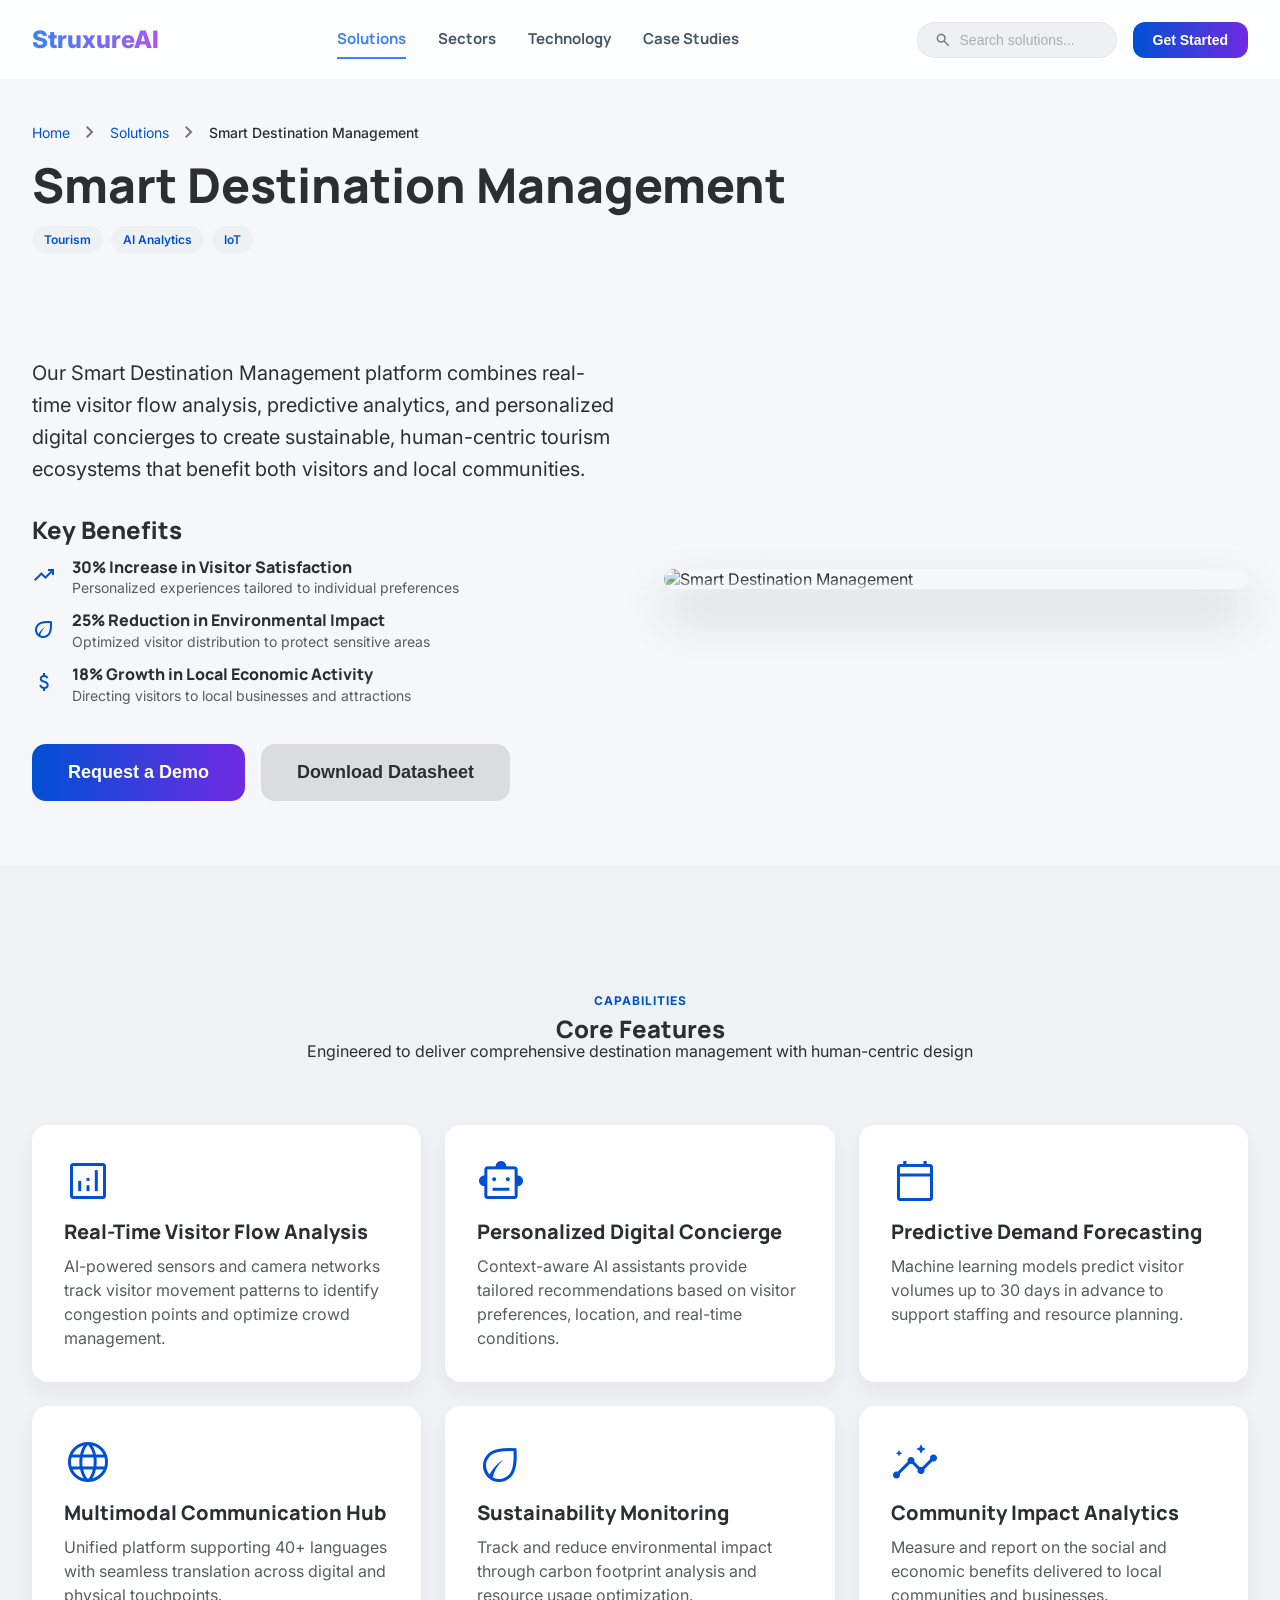
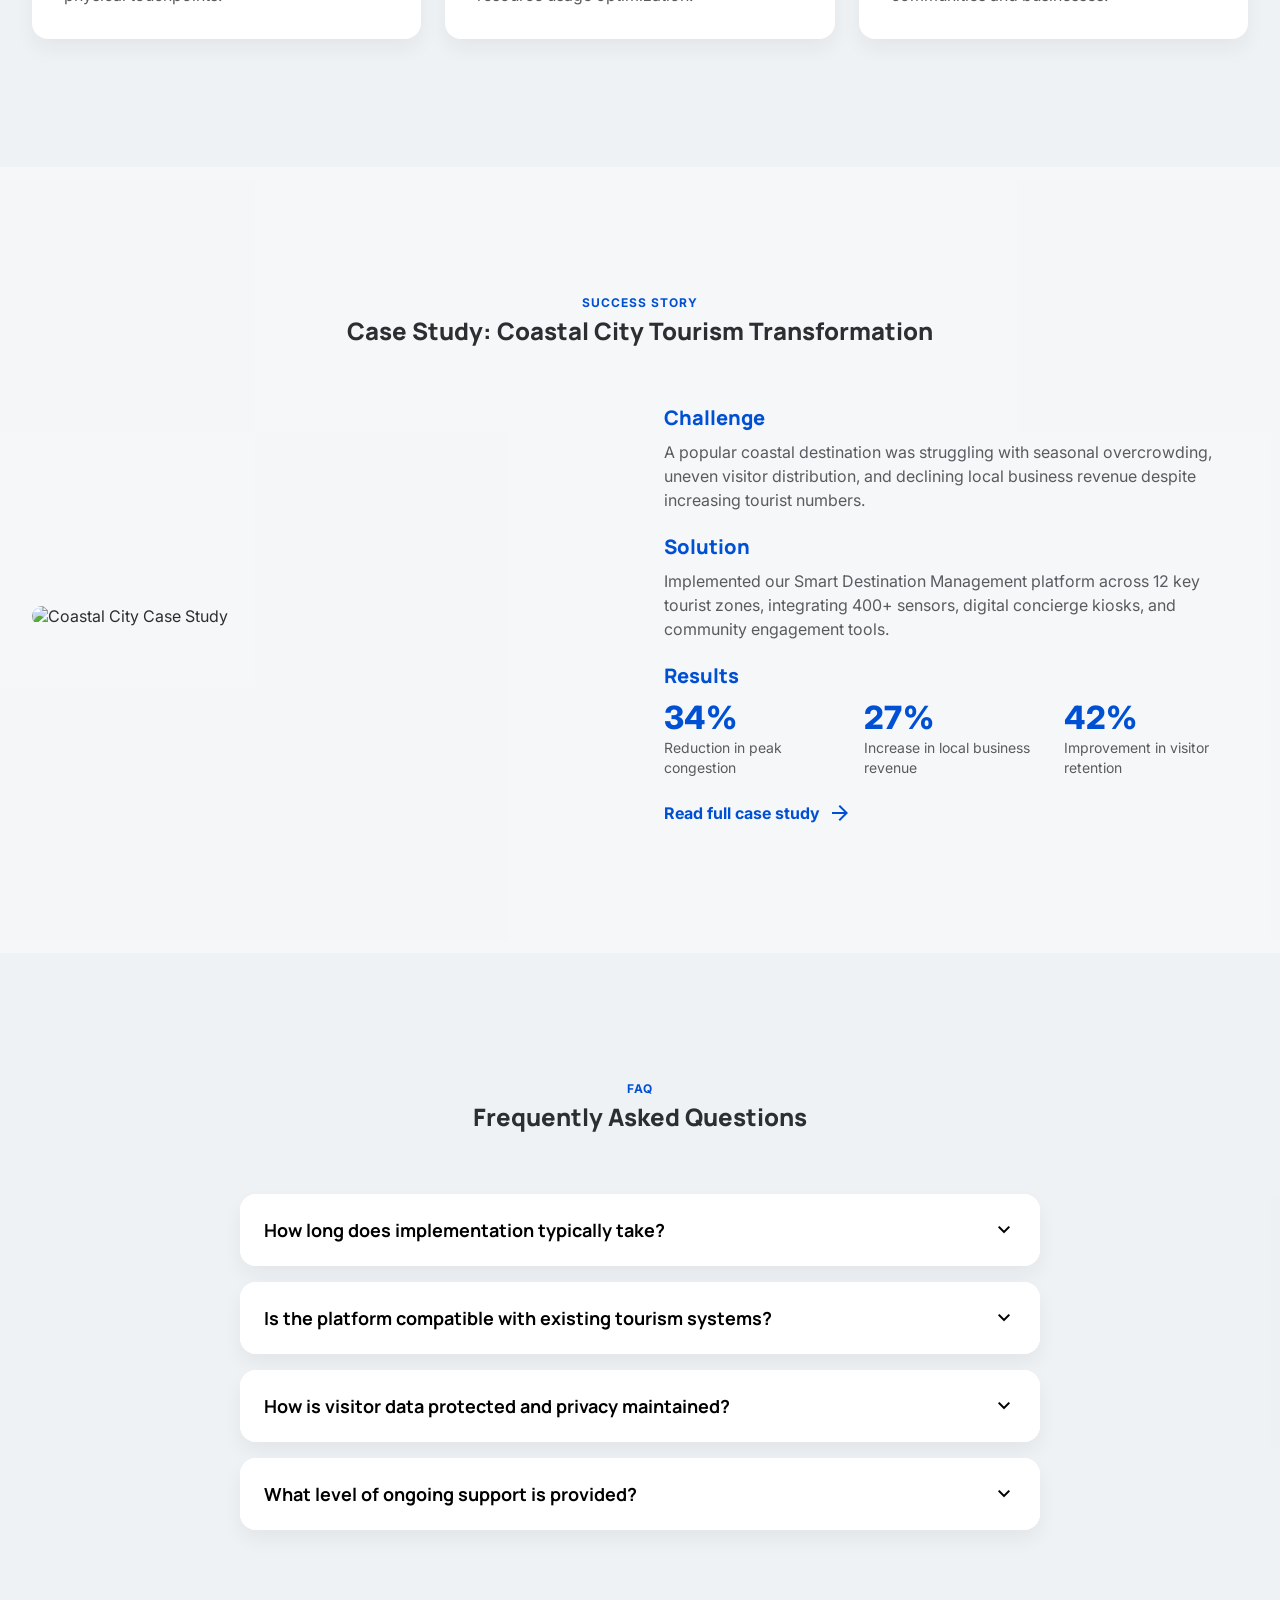
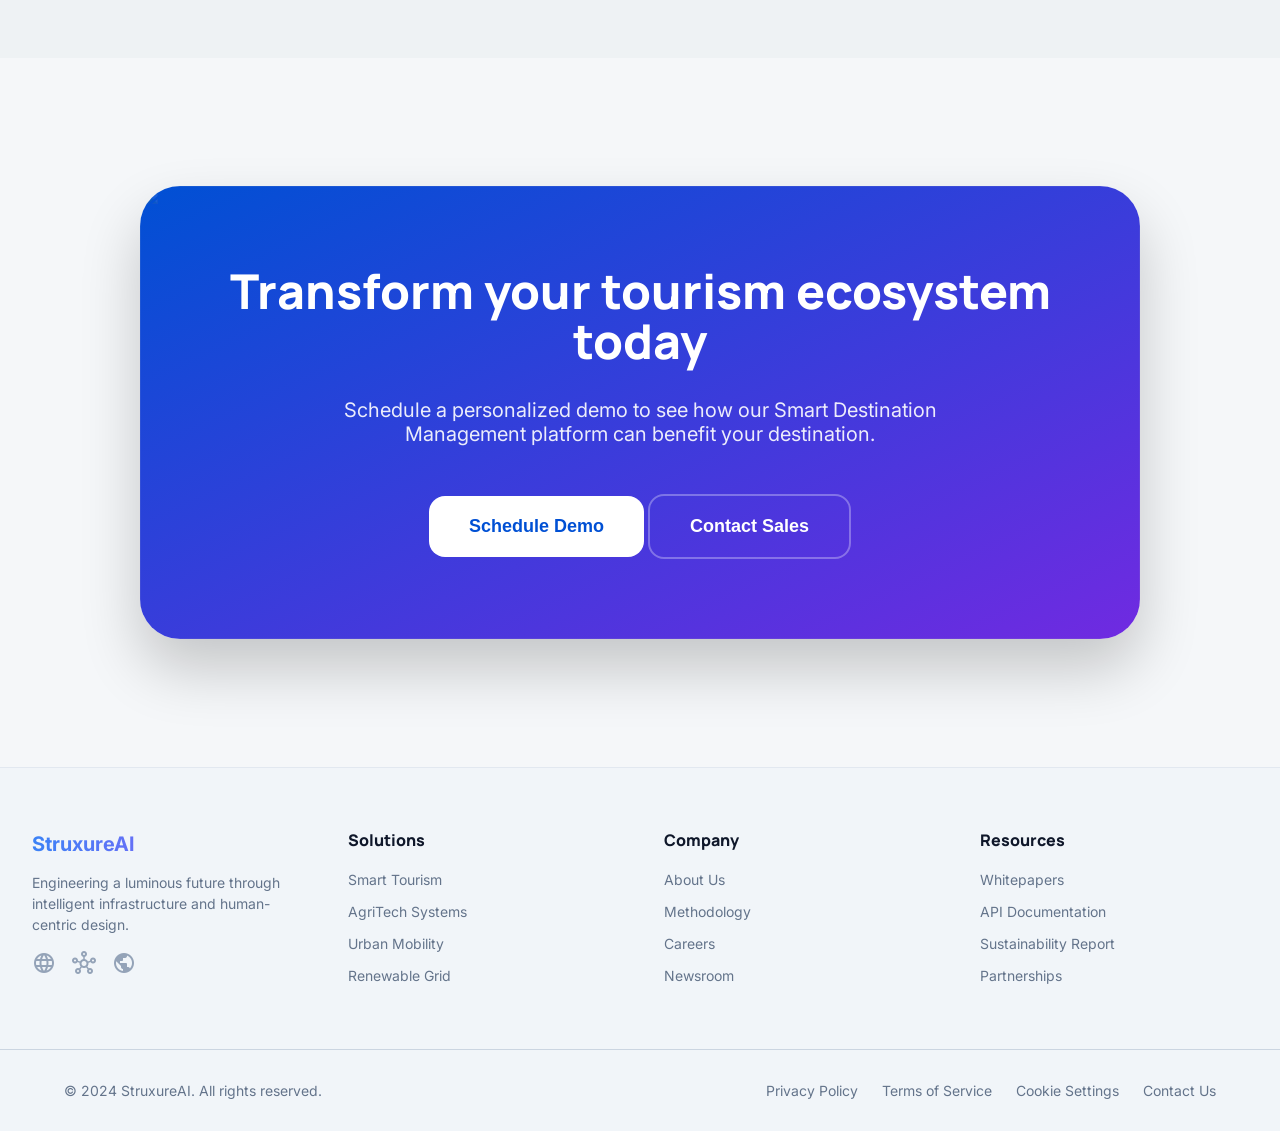
==== detail.html @ d6219f1f "website1.0" ====
<!DOCTYPE html>
<html class="light" lang="en">
<head>
  <meta charset="utf-8" />
  <meta name="viewport" content="width=device-width, initial-scale=1.0"/>
  <title>Smart Destination Management | StruxureAI</title>
  <link rel="stylesheet" href="style.css">
</head>
<body>
  <!-- 复用原有导航栏 -->
  <nav class="main-nav">
    <div class="nav-container">
      <div class="logo">StruxureAI</div>
      <div class="nav-links-wrapper">
        <a href="solutions.html" class="nav-link active">Solutions</a>
        <a href="#" class="nav-link">Sectors</a>
        <a href="#" class="nav-link">Technology</a>
        <a href="#" class="nav-link">Case Studies</a>
      </div>
      <div class="nav-actions">
        <div class="search-box">
          <span class="material-symbols-outlined search-icon">search</span>
          <input type="text" placeholder="Search solutions..." class="search-input">
        </div>
        <button class="btn-primary nav-btn">Get Started</button>
      </div>
    </div>
  </nav>

  <!-- 视频背景（轻量化） -->
  <div class="video-bg">
    <video id="bgVideo" playsinline muted loop>
      <source src="https://d8j0ntlcm91z4.cloudfront.net/user_38xzZboKViGWJOttwIXH07lWA1P/hf_20260328_083109_283f3553-e28f-428b-a723-d639c617eb2b.mp4" type="video/mp4">
    </video>
    <div class="video-overlay"></div>
  </div>

  <main>
    <!-- 页面头部（面包屑+标题） -->
    <section class="page-header">
      <div class="container">
        <div class="breadcrumbs">
          <a href="index.html">Home</a>
          <span class="material-symbols-outlined">chevron_right</span>
          <a href="solutions.html">Solutions</a>
          <span class="material-symbols-outlined">chevron_right</span>
          <span class="active">Smart Destination Management</span>
        </div>
        <h1>Smart Destination Management</h1>
        <div class="detail-badges">
          <span class="detail-badge">Tourism</span>
          <span class="detail-badge">AI Analytics</span>
          <span class="detail-badge">IoT</span>
        </div>
      </div>
    </section>

    <!-- 解决方案概览 -->
    <section class="detail-hero">
      <div class="container">
        <div class="detail-hero-inner">
          <div class="detail-hero-left">
            <p class="intro">Our Smart Destination Management platform combines real-time visitor flow analysis, predictive analytics, and personalized digital concierges to create sustainable, human-centric tourism ecosystems that benefit both visitors and local communities.</p>
            
            <div class="key-benefits">
              <h3>Key Benefits</h3>
              <ul>
                <li>
                  <span class="material-symbols-outlined">trending_up</span>
                  <div>
                    <h4>30% Increase in Visitor Satisfaction</h4>
                    <p>Personalized experiences tailored to individual preferences</p>
                  </div>
                </li>
                <li>
                  <span class="material-symbols-outlined">eco</span>
                  <div>
                    <h4>25% Reduction in Environmental Impact</h4>
                    <p>Optimized visitor distribution to protect sensitive areas</p>
                  </div>
                </li>
                <li>
                  <span class="material-symbols-outlined">attach_money</span>
                  <div>
                    <h4>18% Growth in Local Economic Activity</h4>
                    <p>Directing visitors to local businesses and attractions</p>
                  </div>
                </li>
              </ul>
            </div>

            <div class="detail-cta">
              <button class="btn-primary btn-large">Request a Demo</button>
              <button class="btn-secondary btn-large">Download Datasheet</button>
            </div>
          </div>
          
          <div class="detail-hero-right">
            <div class="detail-img-card">
              <img src="https://lh3.googleusercontent.com/aida-public/[base64]" alt="Smart Destination Management">
              <div class="img-gradient"></div>
            </div>
          </div>
        </div>
      </div>
    </section>

    <!-- 核心功能 -->
    <section class="core-features">
      <div class="container">
        <div class="section-header">
          <span class="section-tag">Capabilities</span>
          <h2>Core Features</h2>
          <p>Engineered to deliver comprehensive destination management with human-centric design</p>
        </div>

        <div class="features-grid">
          <!-- 功能1 -->
          <div class="feature-card">
            <span class="material-symbols-outlined feature-icon">analytics</span>
            <h3>Real-Time Visitor Flow Analysis</h3>
            <p>AI-powered sensors and camera networks track visitor movement patterns to identify congestion points and optimize crowd management.</p>
          </div>

          <!-- 功能2 -->
          <div class="feature-card">
            <span class="material-symbols-outlined feature-icon">smart_toy</span>
            <h3>Personalized Digital Concierge</h3>
            <p>Context-aware AI assistants provide tailored recommendations based on visitor preferences, location, and real-time conditions.</p>
          </div>

          <!-- 功能3 -->
          <div class="feature-card">
            <span class="material-symbols-outlined feature-icon">calendar_today</span>
            <h3>Predictive Demand Forecasting</h3>
            <p>Machine learning models predict visitor volumes up to 30 days in advance to support staffing and resource planning.</p>
          </div>

          <!-- 功能4 -->
          <div class="feature-card">
            <span class="material-symbols-outlined feature-icon">language</span>
            <h3>Multimodal Communication Hub</h3>
            <p>Unified platform supporting 40+ languages with seamless translation across digital and physical touchpoints.</p>
          </div>

          <!-- 功能5 -->
          <div class="feature-card">
            <span class="material-symbols-outlined feature-icon">eco</span>
            <h3>Sustainability Monitoring</h3>
            <p>Track and reduce environmental impact through carbon footprint analysis and resource usage optimization.</p>
          </div>

          <!-- 功能6 -->
          <div class="feature-card">
            <span class="material-symbols-outlined feature-icon">insights</span>
            <h3>Community Impact Analytics</h3>
            <p>Measure and report on the social and economic benefits delivered to local communities and businesses.</p>
          </div>
        </div>
      </div>
    </section>

    <!-- 案例展示 -->
    <section class="case-study">
      <div class="container">
        <div class="section-header">
          <span class="section-tag">Success Story</span>
          <h2>Case Study: Coastal City Tourism Transformation</h2>
        </div>

        <div class="case-study-inner">
          <div class="case-img">
            <img src="https://lh3.googleusercontent.com/aida-public/[base64]" alt="Coastal City Case Study">
          </div>
          
          <div class="case-content">
            <h3>Challenge</h3>
            <p>A popular coastal destination was struggling with seasonal overcrowding, uneven visitor distribution, and declining local business revenue despite increasing tourist numbers.</p>
            
            <h3>Solution</h3>
            <p>Implemented our Smart Destination Management platform across 12 key tourist zones, integrating 400+ sensors, digital concierge kiosks, and community engagement tools.</p>
            
            <h3>Results</h3>
            <div class="case-results">
              <div>
                <span class="result-num">34%</span>
                <span class="result-label">Reduction in peak congestion</span>
              </div>
              <div>
                <span class="result-num">27%</span>
                <span class="result-label">Increase in local business revenue</span>
              </div>
              <div>
                <span class="result-num">42%</span>
                <span class="result-label">Improvement in visitor retention</span>
              </div>
            </div>
            
            <a href="#" class="case-link">Read full case study <span class="material-symbols-outlined">arrow_forward</span></a>
          </div>
        </div>
      </div>
    </section>

    <!-- 常见问题 -->
    <section class="faq">
      <div class="container">
        <div class="section-header">
          <span class="section-tag">FAQ</span>
          <h2>Frequently Asked Questions</h2>
        </div>

        <div class="faq-accordion">
          <!-- FAQ项1 -->
          <div class="faq-item">
            <button class="faq-question">
              <span>How long does implementation typically take?</span>
              <span class="material-symbols-outlined toggle-icon">expand_more</span>
            </button>
            <div class="faq-answer">
              <p>Implementation timelines vary based on destination size and complexity, but most deployments are fully operational within 8-12 weeks. We follow a phased approach that delivers immediate value while building toward full functionality.</p>
            </div>
          </div>

          <!-- FAQ项2 -->
          <div class="faq-item">
            <button class="faq-question">
              <span>Is the platform compatible with existing tourism systems?</span>
              <span class="material-symbols-outlined toggle-icon">expand_more</span>
            </button>
            <div class="faq-answer">
              <p>Yes, our platform includes open APIs and pre-built integrations with major tourism management systems, booking platforms, and local government databases. Our engineering team works closely with your IT department to ensure seamless connectivity.</p>
            </div>
          </div>

          <!-- FAQ项3 -->
          <div class="faq-item">
            <button class="faq-question">
              <span>How is visitor data protected and privacy maintained?</span>
              <span class="material-symbols-outlined toggle-icon">expand_more</span>
            </button>
            <div class="faq-answer">
              <p>We adhere to global privacy standards including GDPR, CCPA, and local tourism regulations. All visitor data is anonymized by default, and we implement a zero-trust security framework with end-to-end encryption. We never collect or store personally identifiable information without explicit consent.</p>
            </div>
          </div>

          <!-- FAQ项4 -->
          <div class="faq-item">
            <button class="faq-question">
              <span>What level of ongoing support is provided?</span>
              <span class="material-symbols-outlined toggle-icon">expand_more</span>
            </button>
            <div class="faq-answer">
              <p>We provide 24/7 technical support for all enterprise customers, with dedicated account managers and regional engineering teams. Our platform includes automated monitoring and predictive maintenance alerts to minimize downtime and ensure optimal performance.</p>
            </div>
          </div>
        </div>
      </div>
    </section>

    <!-- 底部CTA -->
    <section class="cta">
      <div class="cta-card">
        <div class="cta-bg"><img src="https://lh3.googleusercontent.com/aida-public/[base64]" alt=""></div>
        <div class="cta-content">
          <h2>Transform your tourism ecosystem today</h2>
          <p>Schedule a personalized demo to see how our Smart Destination Management platform can benefit your destination.</p>
          <div class="cta-buttons">
            <button class="white-btn">Schedule Demo</button>
            <button class="outline-btn">Contact Sales</button>
          </div>
        </div>
      </div>
    </section>
  </main>

  <!-- 复用原有页脚 -->
  <footer>
    <div class="container footer-grid">
      <div>
        <div class="footer-logo">StruxureAI</div>
        <p>Engineering a luminous future through intelligent infrastructure and human-centric design.</p>
        <div class="socials">
          <span class="material-symbols-outlined">language</span>
          <span class="material-symbols-outlined">hub</span>
          <span class="material-symbols-outlined">public</span>
        </div>
      </div>
      <div>
        <h5>Solutions</h5>
        <ul>
          <li><a href="#">Smart Tourism</a></li>
          <li><a href="#">AgriTech Systems</a></li>
          <li><a href="#">Urban Mobility</a></li>
          <li><a href="#">Renewable Grid</a></li>
        </ul>
      </div>
      <div>
        <h5>Company</h5>
        <ul>
          <li><a href="#">About Us</a></li>
          <li><a href="#">Methodology</a></li>
          <li><a href="#">Careers</a></li>
          <li><a href="#">Newsroom</a></li>
        </ul>
      </div>
      <div>
        <h5>Resources</h5>
        <ul>
          <li><a href="#">Whitepapers</a></li>
          <li><a href="#">API Documentation</a></li>
          <li><a href="#">Sustainability Report</a></li>
          <li><a href="#">Partnerships</a></li>
        </ul>
      </div>
    </div>
    <div class="footer-bottom">
      <div class="container">
        <div>© 2024 StruxureAI. All rights reserved.</div>
        <div class="footer-links">
          <a href="#">Privacy Policy</a>
          <a href="#">Terms of Service</a>
          <a href="#">Cookie Settings</a>
          <a href="#">Contact Us</a>
        </div>
      </div>
    </div>
  </footer>

  <script src="script.js"></script>
  <!-- 详情页专属脚本 -->
  <script>
    // FAQ折叠面板
    const faqQuestions = document.querySelectorAll('.faq-question');
    
    faqQuestions.forEach(question => {
      question.addEventListener('click', () => {
        // 切换当前FAQ的展开/收起状态
        const answer = question.nextElementSibling;
        const icon = question.querySelector('.toggle-icon');
        
        answer.classList.toggle('active');
        icon.textContent = answer.classList.contains('active') ? 'expand_less' : 'expand_more';
        
        // 关闭其他展开的FAQ
        faqQuestions.forEach(q => {
          if (q !== question) {
            const otherAnswer = q.nextElementSibling;
            const otherIcon = q.querySelector('.toggle-icon');
            
            if (otherAnswer.classList.contains('active')) {
              otherAnswer.classList.remove('active');
              otherIcon.textContent = 'expand_more';
            }
          }
        });
      });
    });
  </script>
</body>
</html>
---- style.css ----
@import url('https://fonts.googleapis.com/css2?family=Manrope:wght@400;600;700;800&family=Inter:wght@400;500;600&display=swap');
@import url('https://fonts.googleapis.com/css2?family=Material+Symbols+Outlined:wght,FILL@100..700,0..1&display=swap');

* {
  margin: 0;
  padding: 0;
  box-sizing: border-box;
}

:root {
  --primary: #0050d4;
  --secondary: #702ae1;
  --background: #f5f7f9;
  --on-surface: #2c2f31;
  --on-surface-variant: #595c5e;
  --surface-container: #e5e9eb;
  --surface-container-low: #eef1f3;
  --surface-container-highest: #d9dde0;
  --surface-bright: #f5f7f9;
  --primary-container: #7b9cff;
  --outline: #747779;
  --outline-variant: #abadaf;
  --on-primary: #f1f2ff;
}

body {
  font-family: 'Inter', sans-serif;
  background: var(--background);
  color: var(--on-surface);
  overflow-x: hidden;
  scroll-behavior: smooth;
  padding-top: 80px; /* 给导航栏留空间 */
}

h1, h2, h3, h4, h5 {
  font-family: 'Manrope', sans-serif;
  font-weight: 800;
  line-height: 1.05;
}

.container {
  max-width: 1280px;
  margin: 0 auto;
  padding: 0 32px;
  width: 100%;
}

/* 核心修复1：视频背景全屏显示（从顶部开始） */
.video-bg {
  position: fixed;
  top: 0;
  left: 0;
  width: 100%;
  height: 100%;
  z-index: -1; /* 最底层，不遮挡任何内容 */
  pointer-events: none;
  overflow: hidden;
}

#bgVideo {
  position: absolute;
  top: 0;
  left: 0;
  width: 100%;
  height: 100%;
  object-fit: cover; /* 全屏覆盖，不变形 */
  opacity: 0.8; /* 调整透明度，让内容更清晰 */
}

.video-overlay {
  position: absolute;
  inset: 0;
  background: linear-gradient(
    to bottom, 
    rgba(245,247,249,0.8),  /* 顶部浅遮罩，保证文字可读性 */
    rgba(245,247,249,0.6) 50%, 
    rgba(245,247,249,0.8) /* 底部浅遮罩 */
  );
  z-index: 1;
}

/* 核心修复2：导航栏样式重构（规整、美观） */
.main-nav {
  position: fixed;
  top: 0;
  left: 0;
  right: 0;
  height: 80px;
  background: rgba(255,255,255,0.9);
  backdrop-filter: blur(12px);
  -webkit-backdrop-filter: blur(12px);
  border-bottom: 1px solid rgba(229,233,235,0.5);
  z-index: 999;
  display: flex;
  align-items: center;
}

.nav-container {
  max-width: 1280px;
  width: 100%;
  margin: 0 auto;
  padding: 0 32px;
  display: flex;
  align-items: center;
  justify-content: space-between;
}

.logo {
  font-size: 24px;
  font-weight: 800;
  background: linear-gradient(to right, #3b82f6, #a855f7);
  -webkit-background-clip: text;
  color: transparent;
}

/* 导航链接样式 */
.nav-links-wrapper {
  display: flex;
  gap: 32px;
}

.nav-link {
  font-family: 'Manrope';
  font-weight: 700;
  text-decoration: none;
  color: #475569;
  font-size: 15px;
  transition: all 0.2s ease;
  padding: 8px 0;
  border-bottom: 2px solid transparent;
}

.nav-link.active {
  color: #3b82f6;
  border-bottom: 2px solid #3b82f6;
}

.nav-link:hover {
  color: #3b82f6;
}

/* 导航右侧操作区（搜索+按钮） */
.nav-actions {
  display: flex;
  align-items: center;
  gap: 16px;
}

/* 搜索框样式重构 */
.search-box {
  display: flex;
  align-items: center;
  gap: 8px;
  background: var(--surface-container-low);
  padding: 8px 16px;
  border-radius: 999px;
  border: 1px solid rgba(171,173,175,0.15);
  width: 200px;
}

.search-icon {
  color: var(--outline);
  font-size: 18px;
}

.search-input {
  border: none;
  background: transparent;
  outline: none;
  width: 100%;
  font-size: 14px;
  color: var(--on-surface);
}

.search-input::placeholder {
  color: var(--outline-variant);
}

/* 导航按钮样式 */
.nav-btn {
  padding: 10px 20px !important;
  font-size: 14px !important;
}

/* 通用按钮样式 */
.btn-primary {
  background: linear-gradient(to right, var(--primary), var(--secondary));
  color: white;
  border: none;
  padding: 12px 24px;
  border-radius: 12px;
  font-weight: 700;
  cursor: pointer;
  transition: all 0.2s;
}

.btn-primary:hover {
  opacity: 0.9;
  transform: scale(1.02);
}

.btn-large {
  padding: 18px 36px;
  font-size: 18px;
  border-radius: 14px;
}

.btn-secondary {
  background: var(--surface-container-highest);
  color: var(--on-surface);
  border: none;
  padding: 18px 36px;
  border-radius: 14px;
  font-weight: 700;
  cursor: pointer;
  transition: all 0.2s;
}

.btn-secondary:hover {
  background: var(--surface-container);
}

/* Hero区域（视频背景之上） */
.hero {
  position: relative;
  min-height: calc(100vh - 80px); /* 减去导航高度，全屏显示 */
  display: flex;
  align-items: center;
  padding: 40px 0;
  z-index: 10;
}

.hero-inner {
  display: grid;
  grid-template-columns: 1fr 1fr;
  gap: 48px;
  align-items: center;
  width: 100%;
}

.badge {
  display: inline-flex;
  align-items: center;
  padding: 6px 12px;
  border-radius: 999px;
  background: rgba(123, 156, 255, 0.2);
  color: var(--primary);
  font-size: 12px;
  font-weight: 600;
  text-transform: uppercase;
  letter-spacing: 1px;
}

.hero h1 {
  font-size: 72px;
  margin-top: 16px;
}

.gradient-text {
  background: linear-gradient(to right, var(--primary), var(--secondary));
  -webkit-background-clip: text;
  color: transparent;
}

.hero p {
  font-size: 20px;
  color: var(--on-surface-variant);
  max-width: 500px;
  line-height: 1.5;
  margin-top: 24px;
}

.hero-buttons {
  display: flex;
  gap: 16px;
  margin-top: 40px;
}

.hero-image-card {
  position: relative;
  border-radius: 24px;
  overflow: hidden;
  transform: skewY(2deg);
  box-shadow: 0 25px 50px rgba(0,0,0,0.2);
}

.hero-image-card img {
  width: 100%;
  height: 600px;
  object-fit: cover;
}

.img-gradient {
  position: absolute;
  inset: 0;
  background: linear-gradient(to top, rgba(245,247,249,0.8), transparent, transparent);
}

/* 动画 */
.animate-fade-rise {
  animation: fade-rise 0.8s ease-out forwards;
}
.animate-fade-rise-delay {
  animation: fade-rise 0.8s ease-out 0.2s forwards;
  opacity: 0;
}
.animate-fade-rise-delay-2 {
  animation: fade-rise 0.8s ease-out 0.4s forwards;
  opacity: 0;
}

@keyframes fade-rise {
  from { opacity:0; transform: translateY(20px); }
  to { opacity:1; transform: translateY(0); }
}

/* Ecosystem模块（视频背景之上） */
.ecosystem {
  padding: 128px 0;
  background: rgba(238,241,243,0.9); /* 半透明背景，保证内容可读性 */
  position: relative;
  z-index: 10;
}

.eco-header {
  display: flex;
  justify-content: space-between;
  align-items: flex-end;
  margin-bottom: 64px;
  width: 100%;
}

.section-tag {
  color: var(--primary);
  font-size: 12px;
  font-weight: 700;
  letter-spacing: 1px;
  text-transform: uppercase;
  display: block;
  margin-bottom: 8px;
}

.eco-header h2 {
  font-size: 48px;
}

.eco-header p {
  max-width: 400px;
  color: var(--on-surface-variant);
}

.eco-grid {
  display: grid;
  grid-template-columns: repeat(3, 1fr);
  gap: 32px;
  width: 100%;
}

.eco-card {
  background: white;
  padding: 32px;
  border-radius: 16px;
  transition: box-shadow 0.3s;
  display: flex;
  flex-direction: column;
  box-shadow: 0 10px 20px rgba(0,0,0,0.05);
}

.eco-card:hover {
  box-shadow: 0 30px 60px rgba(0,0,0,0.1);
}

.card-img {
  border-radius: 16px;
  overflow: hidden;
  margin-bottom: 24px;
}

.card-img img {
  width: 100%;
  height: 180px;
  object-fit: cover;
  transition: transform 0.5s;
}

.eco-card:hover .card-img img {
  transform: scale(1.1);
}

.icon {
  color: var(--primary);
  font-size: 36px;
  margin-bottom: 16px;
}

.eco-card h3 {
  font-size: 24px;
  margin-bottom: 16px;
}

.eco-card p {
  color: var(--on-surface-variant);
  flex-grow: 1;
  margin-bottom: 24px;
}

.card-link {
  display: flex;
  align-items: center;
  gap: 8px;
  color: var(--primary);
  font-weight: 700;
  cursor: pointer;
  transition: color 0.2s;
}

.card-link:hover {
  color: var(--secondary);
}

/* Bento模块 */
.bento {
  padding: 128px 0;
  background: rgba(245,247,249,0.9);
  position: relative;
  z-index: 10;
}

.bento-header {
  text-align: center;
  margin-bottom: 80px;
}

.bento-header h2 {
  font-size: 48px;
  margin-bottom: 16px;
}

.bento-header p {
  max-width: 700px;
  margin: 0 auto;
  color: var(--on-surface-variant);
  font-size: 18px;
}

.bento-grid {
  display: grid;
  grid-template-columns: 2fr 1fr;
  gap: 32px;
  grid-auto-rows: 250px;
  width: 100%;
}

.bento-large {
  grid-row: span 2;
  border-radius: 24px;
  overflow: hidden;
  position: relative;
}

.bento-large img {
  width: 100%;
  height: 100%;
  object-fit: cover;
}

.bento-overlay {
  position: absolute;
  inset: 0;
  background: linear-gradient(to top, rgba(44,47,49,0.9), transparent, transparent);
  padding: 48px;
  display: flex;
  flex-direction: column;
  justify-content: flex-end;
  color: white;
}

.bento-small {
  border-radius: 24px;
  padding: 32px;
  display: flex;
  flex-direction: column;
  justify-content: space-between;
}

.blue {
  background: var(--primary);
  color: white;
}

.white {
  background: white;
  border: 1px solid rgba(171,173,175,0.15);
}

.badge-sm {
  font-size: 10px;
  text-transform: uppercase;
  letter-spacing: 1px;
  font-weight: 700;
}

/* Data模块 */
.data {
  padding: 128px 0;
  background: rgba(44,47,49,0.95);
  color: white;
  position: relative;
  z-index: 10;
}

.data-gradient {
  position: absolute;
  top: 0;
  right: 0;
  width: 33%;
  height: 100%;
  background: linear-gradient(to left, rgba(0,80,212,0.2), transparent);
}

.data-grid {
  display: grid;
  grid-template-columns: 1fr 1fr;
  gap: 64px;
  align-items: center;
  width: 100%;
}

.data h2 {
  font-size: 48px;
  margin-bottom: 48px;
}

.stats-grid {
  display: grid;
  grid-template-columns: 1fr 1fr;
  gap: 48px;
}

.num {
  font-size: 48px;
  font-weight: 800;
  color: var(--primary);
  margin-bottom: 8px;
}

.label {
  font-size: 12px;
  text-transform: uppercase;
  letter-spacing: 1px;
  color: #d9dde0;
}

.panel {
  background: rgba(229,233,235,0.05);
  backdrop-filter: blur(12px);
  border-radius: 24px;
  padding: 32px;
  border: 1px solid rgba(217,221,224,0.1);
}

.panel-header {
  display: flex;
  justify-content: space-between;
  align-items: center;
  margin-bottom: 32px;
}

.status {
  display: inline-flex;
  align-items: center;
  gap: 6px;
  background: rgba(74,222,128,0.2);
  color: #4ade80;
  padding: 6px 12px;
  border-radius: 999px;
  font-size: 12px;
}

.dot {
  width: 6px;
  height: 6px;
  background: #4ade80;
  border-radius: 50%;
  animation: pulse 1.5s infinite;
}

@keyframes pulse {
  0% { opacity:1; }
  50% { opacity:0.4; }
  100% { opacity:1; }
}

.bar-item {
  margin-bottom: 20px;
}

.bar-item .text {
  display: flex;
  justify-content: space-between;
  font-size: 14px;
  margin-bottom: 8px;
}

.bar {
  width: 100%;
  height: 6px;
  background: rgba(217,221,224,0.2);
  border-radius: 999px;
  overflow: hidden;
}

.fill {
  height: 100%;
  background: var(--primary);
}

.panel-btn {
  width: 100%;
  margin-top: 40px;
  border: 1px solid rgba(217,221,224,0.2);
  padding: 16px;
  border-radius: 12px;
  background: transparent;
  color: white;
  font-weight: 700;
  cursor: pointer;
  transition: 0.2s;
}

.panel-btn:hover {
  background: rgba(255,255,255,0.1);
}

/* CTA模块 */
.cta {
  padding: 128px 32px;
  position: relative;
  z-index: 10;
}

.cta-card {
  max-width: 1000px;
  margin: 0 auto;
  background: linear-gradient(to bottom right, var(--primary), var(--secondary));
  border-radius: 40px;
  padding: 80px;
  text-align: center;
  color: white;
  position: relative;
  overflow: hidden;
  box-shadow: 0 30px 60px rgba(0,0,0,0.2);
}

.cta-bg {
  position: absolute;
  inset: 0;
  opacity: 0.1;
}

.cta-bg img {
  width: 100%;
  height: 100%;
  object-fit: cover;
}

.cta-content {
  position: relative;
  z-index: 10;
}

.cta h2 {
  font-size: 48px;
  margin-bottom: 32px;
}

.cta p {
  max-width: 700px;
  margin: 0 auto 48px;
  font-size: 20px;
  opacity: 0.9;
}

.white-btn {
  background: white;
  color: var(--primary);
  border: none;
  padding: 20px 40px;
  border-radius: 16px;
  font-weight: 700;
  font-size: 18px;
  cursor: pointer;
  transition: all 0.2s;
}

.white-btn:hover {
  transform: scale(1.05);
}

.outline-btn {
  background: transparent;
  color: white;
  border: 2px solid rgba(255,255,255,0.3);
  padding: 20px 40px;
  border-radius: 16px;
  font-weight: 700;
  font-size: 18px;
  cursor: pointer;
  transition: all 0.2s;
}

.outline-btn:hover {
  border-color: white;
  transform: scale(1.05);
}

/* Footer */
footer {
  border-top: 1px solid #e2e8f0;
  background: rgba(241,245,249,0.95);
  position: relative;
  z-index: 10;
}

.footer-grid {
  display: grid;
  grid-template-columns: 1fr 1fr 1fr 1fr;
  gap: 48px;
  padding: 64px 32px;
  width: 100%;
}

.footer-logo {
  font-size: 20px;
  font-weight: 700;
  margin-bottom: 16px;
  background: linear-gradient(to right, #3b82f6, #a855f7);
  -webkit-background-clip: text;
  color: transparent;
}

footer p {
  color: #64748b;
  font-size: 14px;
  line-height: 1.5;
}

footer h5 {
  color: #0f172a;
  margin-bottom: 20px;
  font-size: 16px;
}

footer ul {
  list-style: none;
  display: flex;
  flex-direction: column;
  gap: 12px;
}

footer a {
  color: #64748b;
  text-decoration: none;
  font-size: 14px;
  transition: color 0.2s;
}

footer a:hover {
  color: var(--primary);
}

.footer-bottom {
  border-top: 1px solid #cbd5e1;
  padding: 32px;
}

.footer-bottom .container {
  display: flex;
  justify-content: space-between;
  color: #64748b;
  font-size: 14px;
}

.footer-links {
  display: flex;
  gap: 24px;
}

.socials {
  display: flex;
  gap: 16px;
  margin-top: 16px;
}

.socials span {
  color: #94a3b8;
  cursor: pointer;
  transition: color 0.2s;
}

.socials span:hover {
  color: var(--primary);
}

/* 响应式适配 */
@media (max-width: 1024px) {
  .nav-links-wrapper {
    display: none; /* 移动端隐藏导航链接，可根据需求加汉堡菜单 */
  }
  .search-box {
    width: 150px;
  }
}

@media (max-width: 768px) {
  .hero-inner {
    grid-template-columns: 1fr;
  }
  .hero h1 {
    font-size: 48px;
  }
  .eco-grid {
    grid-template-columns: 1fr;
  }
  .bento-grid {
    grid-template-columns: 1fr;
  }
  .data-grid {
    grid-template-columns: 1fr;
  }
  .footer-grid {
    grid-template-columns: 1fr 1fr;
  }
  .search-box {
    display: none; /* 小屏隐藏搜索框 */
  }
}
/* 列表页 & 详情页通用样式 */
.page-header {
  padding: 40px 0;
  background: rgba(245,247,249,0.9);
  position: relative;
  z-index: 10;
}

.breadcrumbs {
  display: flex;
  align-items: center;
  gap: 8px;
  margin-bottom: 16px;
  font-size: 14px;
  color: var(--outline);
}

.breadcrumbs a {
  color: var(--primary);
  text-decoration: none;
}

.breadcrumbs .active {
  color: var(--on-surface);
  font-weight: 500;
}

.page-header h1 {
  font-size: 48px;
  margin-bottom: 16px;
}

.page-header p {
  font-size: 18px;
  color: var(--on-surface-variant);
  max-width: 800px;
}

/* 筛选栏样式 */
.filters {
  padding: 24px 0;
  background: rgba(255,255,255,0.8);
  backdrop-filter: blur(8px);
  border-bottom: 1px solid var(--outline-variant);
  position: sticky;
  top: 80px;
  z-index: 90;
}

.filter-wrapper {
  display: flex;
  align-items: center;
  gap: 24px;
  flex-wrap: wrap;
}

.filter-group {
  display: flex;
  flex-direction: column;
  gap: 8px;
}

.filter-group label {
  font-size: 12px;
  font-weight: 600;
  color: var(--on-surface-variant);
  text-transform: uppercase;
  letter-spacing: 1px;
}

.filter-select {
  padding: 10px 16px;
  border-radius: 8px;
  border: 1px solid var(--outline-variant);
  background: white;
  font-family: 'Inter', sans-serif;
  font-size: 14px;
  color: var(--on-surface);
  cursor: pointer;
}

.view-toggle {
  display: flex;
  margin-left: auto;
  border: 1px solid var(--outline-variant);
  border-radius: 8px;
  overflow: hidden;
}

.view-btn {
  padding: 10px 16px;
  background: white;
  border: none;
  cursor: pointer;
  transition: all 0.2s;
}

.view-btn.active {
  background: var(--primary);
  color: white;
}

/* 解决方案列表 - 网格视图 */
.solutions-grid {
  padding: 64px 0;
  background: rgba(245,247,249,0.9);
  position: relative;
  z-index: 10;
}

.grid-view {
  display: grid;
  grid-template-columns: repeat(auto-fill, minmax(350px, 1fr));
  gap: 32px;
  margin-bottom: 48px;
}

.solution-card {
  background: white;
  border-radius: 16px;
  overflow: hidden;
  box-shadow: 0 10px 20px rgba(0,0,0,0.05);
  transition: all 0.3s;
  text-decoration: none;
  color: inherit;
}

.solution-card:hover {
  transform: translateY(-8px);
  box-shadow: 0 20px 40px rgba(0,0,0,0.1);
}

.card-img {
  position: relative;
  height: 200px;
  overflow: hidden;
}

.card-img img {
  width: 100%;
  height: 100%;
  object-fit: cover;
  transition: transform 0.5s;
}

.solution-card:hover .card-img img {
  transform: scale(1.1);
}

.card-badge {
  position: absolute;
  top: 16px;
  left: 16px;
  padding: 6px 12px;
  background: var(--primary);
  color: white;
  border-radius: 999px;
  font-size: 12px;
  font-weight: 600;
}

.card-content {
  padding: 24px;
}

.card-content h3 {
  font-size: 20px;
  margin-bottom: 12px;
}

.card-content p {
  color: var(--on-surface-variant);
  margin-bottom: 16px;
  line-height: 1.5;
}

.card-meta {
  display: flex;
  gap: 8px;
  margin-bottom: 16px;
}

.tech-tag {
  padding: 4px 8px;
  background: var(--surface-container-low);
  color: var(--primary);
  border-radius: 4px;
  font-size: 12px;
  font-weight: 600;
}

.card-cta {
  display: flex;
  align-items: center;
  gap: 8px;
  color: var(--primary);
  font-weight: 700;
  font-size: 14px;
}

/* 解决方案列表 - 列表视图 */
.list-view {
  display: flex;
  flex-direction: column;
  gap: 24px;
  margin-bottom: 48px;
}

.hidden {
  display: none !important;
}

.solution-list-item {
  display: grid;
  grid-template-columns: 250px 1fr;
  gap: 24px;
  background: white;
  border-radius: 16px;
  overflow: hidden;
  box-shadow: 0 10px 20px rgba(0,0,0,0.05);
  padding: 24px;
}

.list-img {
  border-radius: 8px;
  overflow: hidden;
  height: 180px;
}

.list-img img {
  width: 100%;
  height: 100%;
  object-fit: cover;
}

.list-header {
  display: flex;
  justify-content: space-between;
  align-items: center;
  margin-bottom: 12px;
}

.list-header h3 {
  font-size: 24px;
}

.list-badge {
  padding: 6px 12px;
  background: var(--primary);
  color: white;
  border-radius: 999px;
  font-size: 12px;
  font-weight: 600;
}

.list-content p {
  color: var(--on-surface-variant);
  margin-bottom: 16px;
  line-height: 1.5;
}

.list-meta {
  display: flex;
  align-items: center;
  gap: 16px;
}

.list-cta {
  margin-left: auto;
  color: var(--primary);
  font-weight: 700;
  text-decoration: none;
  display: flex;
  align-items: center;
  gap: 8px;
}

/* 分页样式 */
.pagination {
  display: flex;
  align-items: center;
  justify-content: center;
  gap: 8px;
}

.page-btn {
  width: 40px;
  height: 40px;
  border-radius: 8px;
  border: 1px solid var(--outline-variant);
  background: white;
  display: flex;
  align-items: center;
  justify-content: center;
  cursor: pointer;
  transition: all 0.2s;
}

.page-btn.active {
  background: var(--primary);
  color: white;
  border-color: var(--primary);
}

.page-btn.disabled {
  opacity: 0.5;
  cursor: not-allowed;
}

/* 详情页样式 */
.detail-badges {
  display: flex;
  gap: 8px;
  margin-top: 16px;
}

.detail-badge {
  padding: 6px 12px;
  background: var(--surface-container-low);
  color: var(--primary);
  border-radius: 999px;
  font-size: 12px;
  font-weight: 600;
}

.detail-hero {
  padding: 64px 0;
  background: rgba(245,247,249,0.9);
  position: relative;
  z-index: 10;
}

.detail-hero-inner {
  display: grid;
  grid-template-columns: 1fr 1fr;
  gap: 48px;
  align-items: center;
}

.intro {
  font-size: 20px;
  line-height: 1.6;
  color: var(--on-surface);
  margin-bottom: 32px;
}

.key-benefits {
  margin-bottom: 40px;
}

.key-benefits h3 {
  font-size: 24px;
  margin-bottom: 16px;
}

.key-benefits ul {
  list-style: none;
  display: flex;
  flex-direction: column;
  gap: 16px;
}

.key-benefits li {
  display: flex;
  align-items: flex-start;
  gap: 16px;
}

.key-benefits .material-symbols-outlined {
  color: var(--primary);
  font-size: 24px;
  margin-top: 4px;
}

.key-benefits h4 {
  font-size: 16px;
  margin-bottom: 4px;
}

.key-benefits p {
  color: var(--on-surface-variant);
  font-size: 14px;
}

.detail-cta {
  display: flex;
  gap: 16px;
}

.detail-img-card {
  position: relative;
  border-radius: 24px;
  overflow: hidden;
  box-shadow: 0 25px 50px rgba(0,0,0,0.2);
}

.detail-img-card img {
  width: 100%;
  height: 450px;
  object-fit: cover;
}

/* 核心功能 */
.core-features {
  padding: 128px 0;
  background: rgba(238,241,243,0.9);
  position: relative;
  z-index: 10;
}

.section-header {
  text-align: center;
  margin-bottom: 64px;
}

.features-grid {
  display: grid;
  grid-template-columns: repeat(3, 1fr);
  gap: 24px;
}

.feature-card {
  background: white;
  padding: 32px;
  border-radius: 16px;
  box-shadow: 0 10px 20px rgba(0,0,0,0.05);
  transition: all 0.3s;
}

.feature-card:hover {
  transform: translateY(-8px);
  box-shadow: 0 20px 40px rgba(0,0,0,0.1);
}

.feature-icon {
  font-size: 48px;
  color: var(--primary);
  margin-bottom: 16px;
}

.feature-card h3 {
  font-size: 20px;
  margin-bottom: 12px;
}

.feature-card p {
  color: var(--on-surface-variant);
  line-height: 1.5;
}

/* 案例展示 */
.case-study {
  padding: 128px 0;
  background: rgba(245,247,249,0.9);
  position: relative;
  z-index: 10;
}

.case-study-inner {
  display: grid;
  grid-template-columns: 1fr 1fr;
  gap: 48px;
  align-items: center;
}

.case-img {
  border-radius: 16px;
  overflow: hidden;
}

.case-img img {
  width: 100%;
  height: 100%;
  object-fit: cover;
}

.case-content h3 {
  font-size: 20px;
  margin-bottom: 12px;
  color: var(--primary);
}

.case-content p {
  color: var(--on-surface-variant);
  margin-bottom: 24px;
  line-height: 1.5;
}

.case-results {
  display: grid;
  grid-template-columns: repeat(3, 1fr);
  gap: 16px;
  margin-bottom: 24px;
}

.result-num {
  font-size: 32px;
  font-weight: 800;
  color: var(--primary);
  display: block;
}

.result-label {
  font-size: 14px;
  color: var(--on-surface-variant);
}

.case-link {
  color: var(--primary);
  font-weight: 700;
  text-decoration: none;
  display: flex;
  align-items: center;
  gap: 8px;
}

/* FAQ */
.faq {
  padding: 128px 0;
  background: rgba(238,241,243,0.9);
  position: relative;
  z-index: 10;
}

.faq-accordion {
  max-width: 800px;
  margin: 0 auto;
  display: flex;
  flex-direction: column;
  gap: 16px;
}

.faq-item {
  background: white;
  border-radius: 16px;
  overflow: hidden;
  box-shadow: 0 10px 20px rgba(0,0,0,0.05);
}

.faq-question {
  width: 100%;
  padding: 24px;
  background: white;
  border: none;
  text-align: left;
  font-family: 'Manrope', sans-serif;
  font-weight: 700;
  font-size: 18px;
  display: flex;
  justify-content: space-between;
  align-items: center;
  cursor: pointer;
}

.faq-answer {
  padding: 0 24px;
  max-height: 0;
  overflow: hidden;
  transition: all 0.3s ease;
}

.faq-answer.active {
  padding: 0 24px 24px;
  max-height: 500px;
}

.faq-answer p {
  color: var(--on-surface-variant);
  line-height: 1.5;
}

/* 响应式适配 */
@media (max-width: 1024px) {
  .detail-hero-inner,
  .case-study-inner {
    grid-template-columns: 1fr;
  }
  
  .features-grid {
    grid-template-columns: repeat(2, 1fr);
  }
}

@media (max-width: 768px) {
  .solution-list-item {
    grid-template-columns: 1fr;
  }
  
  .features-grid {
    grid-template-columns: 1fr;
  }
  
  .page-header h1 {
    font-size: 36px;
  }
  
  .detail-img-card img {
    height: 300px;
  }
  
  .case-results {
    grid-template-columns: 1fr;
  }
}
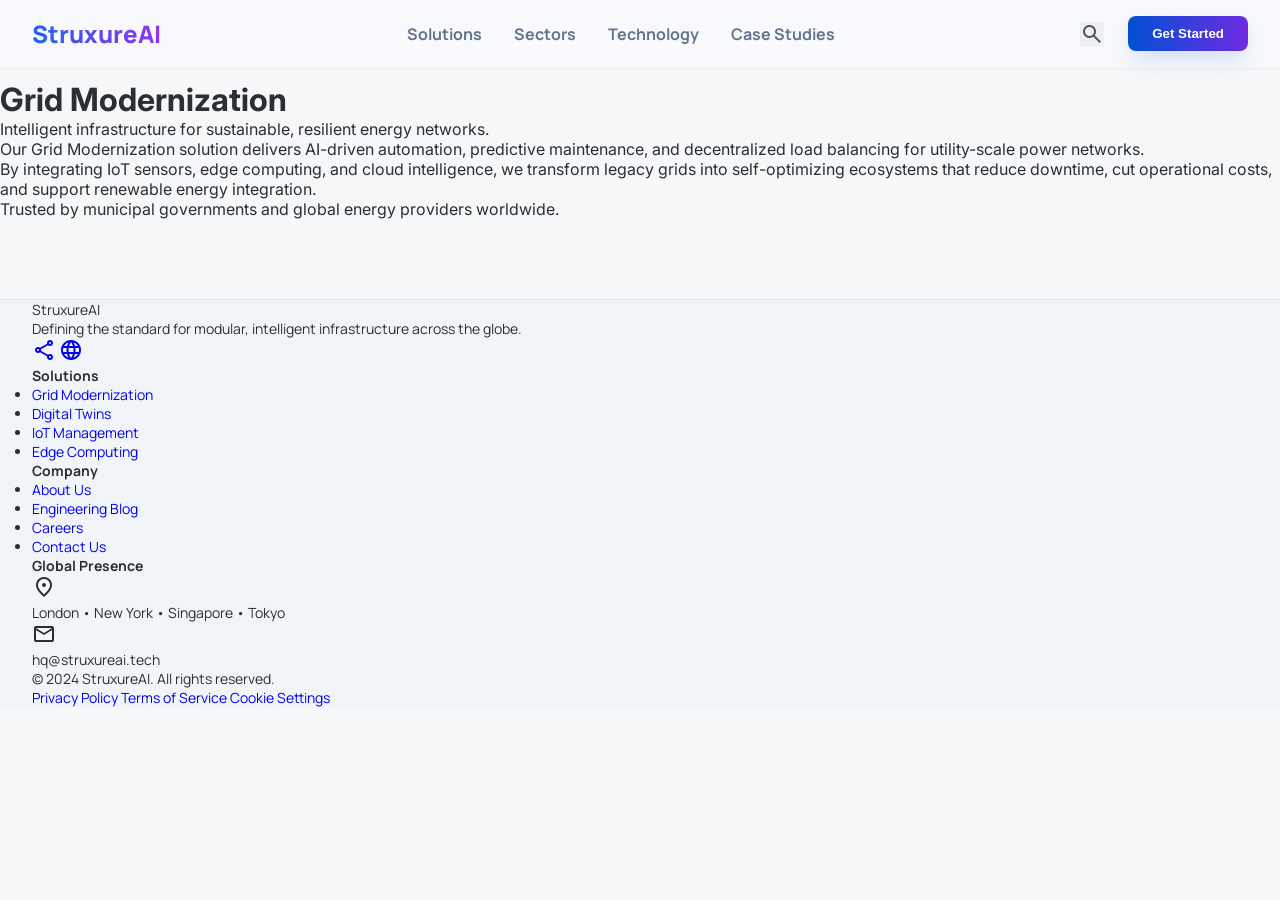
==== commit 588afcaa: "Add files via upload" ====
--- a/detail.html
+++ b/detail.html
@@ -1,361 +1,32 @@
 <!DOCTYPE html>
 <html class="light" lang="en">
 <head>
-  <meta charset="utf-8" />
-  <meta name="viewport" content="width=device-width, initial-scale=1.0"/>
-  <title>Smart Destination Management | StruxureAI</title>
+  <meta charset="utf-8">
+  <meta name="viewport" content="width=device-width, initial-scale=1.0">
+  <title>Grid Modernization | StruxureAI</title>
+  <link href="https://fonts.googleapis.com/css2?family=Manrope:wght@400;600;700;800&family=Inter:wght@400;500;600&display=swap" rel="stylesheet">
+  <link href="https://fonts.googleapis.com/css2?family=Material+Symbols+Outlined:wght,FILL@100..700,0..1&display=swap" rel="stylesheet">
   <link rel="stylesheet" href="style.css">
 </head>
 <body>
-  <!-- 复用原有导航栏 -->
-  <nav class="main-nav">
-    <div class="nav-container">
-      <div class="logo">StruxureAI</div>
-      <div class="nav-links-wrapper">
-        <a href="solutions.html" class="nav-link active">Solutions</a>
-        <a href="#" class="nav-link">Sectors</a>
-        <a href="#" class="nav-link">Technology</a>
-        <a href="#" class="nav-link">Case Studies</a>
-      </div>
-      <div class="nav-actions">
-        <div class="search-box">
-          <span class="material-symbols-outlined search-icon">search</span>
-          <input type="text" placeholder="Search solutions..." class="search-input">
-        </div>
-        <button class="btn-primary nav-btn">Get Started</button>
-      </div>
-    </div>
-  </nav>
 
-  <!-- 视频背景（轻量化） -->
-  <div class="video-bg">
-    <video id="bgVideo" playsinline muted loop>
-      <source src="https://d8j0ntlcm91z4.cloudfront.net/user_38xzZboKViGWJOttwIXH07lWA1P/hf_20260328_083109_283f3553-e28f-428b-a723-d639c617eb2b.mp4" type="video/mp4">
-    </video>
-    <div class="video-overlay"></div>
+<div id="header"></div>
+
+<main class="pt-24 pb-20 px-8 max-w-3xl mx-auto">
+  <h1 class="text-4xl font-bold mb-6">Grid Modernization</h1>
+  <div class="text-slate-500 mb-10">Intelligent infrastructure for sustainable, resilient energy networks.</div>
+  <div class="prose text-lg text-slate-700">
+    <p>Our Grid Modernization solution delivers AI-driven automation, predictive maintenance, and decentralized load balancing for utility-scale power networks.</p>
+    <p>By integrating IoT sensors, edge computing, and cloud intelligence, we transform legacy grids into self-optimizing ecosystems that reduce downtime, cut operational costs, and support renewable energy integration.</p>
+    <p>Trusted by municipal governments and global energy providers worldwide.</p>
   </div>
+</main>
 
-  <main>
-    <!-- 页面头部（面包屑+标题） -->
-    <section class="page-header">
-      <div class="container">
-        <div class="breadcrumbs">
-          <a href="index.html">Home</a>
-          <span class="material-symbols-outlined">chevron_right</span>
-          <a href="solutions.html">Solutions</a>
-          <span class="material-symbols-outlined">chevron_right</span>
-          <span class="active">Smart Destination Management</span>
-        </div>
-        <h1>Smart Destination Management</h1>
-        <div class="detail-badges">
-          <span class="detail-badge">Tourism</span>
-          <span class="detail-badge">AI Analytics</span>
-          <span class="detail-badge">IoT</span>
-        </div>
-      </div>
-    </section>
+<div id="footer"></div>
 
-    <!-- 解决方案概览 -->
-    <section class="detail-hero">
-      <div class="container">
-        <div class="detail-hero-inner">
-          <div class="detail-hero-left">
-            <p class="intro">Our Smart Destination Management platform combines real-time visitor flow analysis, predictive analytics, and personalized digital concierges to create sustainable, human-centric tourism ecosystems that benefit both visitors and local communities.</p>
-            
-            <div class="key-benefits">
-              <h3>Key Benefits</h3>
-              <ul>
-                <li>
-                  <span class="material-symbols-outlined">trending_up</span>
-                  <div>
-                    <h4>30% Increase in Visitor Satisfaction</h4>
-                    <p>Personalized experiences tailored to individual preferences</p>
-                  </div>
-                </li>
-                <li>
-                  <span class="material-symbols-outlined">eco</span>
-                  <div>
-                    <h4>25% Reduction in Environmental Impact</h4>
-                    <p>Optimized visitor distribution to protect sensitive areas</p>
-                  </div>
-                </li>
-                <li>
-                  <span class="material-symbols-outlined">attach_money</span>
-                  <div>
-                    <h4>18% Growth in Local Economic Activity</h4>
-                    <p>Directing visitors to local businesses and attractions</p>
-                  </div>
-                </li>
-              </ul>
-            </div>
-
-            <div class="detail-cta">
-              <button class="btn-primary btn-large">Request a Demo</button>
-              <button class="btn-secondary btn-large">Download Datasheet</button>
-            </div>
-          </div>
-          
-          <div class="detail-hero-right">
-            <div class="detail-img-card">
-              <img src="https://lh3.googleusercontent.com/aida-public/[base64]" alt="Smart Destination Management">
-              <div class="img-gradient"></div>
-            </div>
-          </div>
-        </div>
-      </div>
-    </section>
-
-    <!-- 核心功能 -->
-    <section class="core-features">
-      <div class="container">
-        <div class="section-header">
-          <span class="section-tag">Capabilities</span>
-          <h2>Core Features</h2>
-          <p>Engineered to deliver comprehensive destination management with human-centric design</p>
-        </div>
-
-        <div class="features-grid">
-          <!-- 功能1 -->
-          <div class="feature-card">
-            <span class="material-symbols-outlined feature-icon">analytics</span>
-            <h3>Real-Time Visitor Flow Analysis</h3>
-            <p>AI-powered sensors and camera networks track visitor movement patterns to identify congestion points and optimize crowd management.</p>
-          </div>
-
-          <!-- 功能2 -->
-          <div class="feature-card">
-            <span class="material-symbols-outlined feature-icon">smart_toy</span>
-            <h3>Personalized Digital Concierge</h3>
-            <p>Context-aware AI assistants provide tailored recommendations based on visitor preferences, location, and real-time conditions.</p>
-          </div>
-
-          <!-- 功能3 -->
-          <div class="feature-card">
-            <span class="material-symbols-outlined feature-icon">calendar_today</span>
-            <h3>Predictive Demand Forecasting</h3>
-            <p>Machine learning models predict visitor volumes up to 30 days in advance to support staffing and resource planning.</p>
-          </div>
-
-          <!-- 功能4 -->
-          <div class="feature-card">
-            <span class="material-symbols-outlined feature-icon">language</span>
-            <h3>Multimodal Communication Hub</h3>
-            <p>Unified platform supporting 40+ languages with seamless translation across digital and physical touchpoints.</p>
-          </div>
-
-          <!-- 功能5 -->
-          <div class="feature-card">
-            <span class="material-symbols-outlined feature-icon">eco</span>
-            <h3>Sustainability Monitoring</h3>
-            <p>Track and reduce environmental impact through carbon footprint analysis and resource usage optimization.</p>
-          </div>
-
-          <!-- 功能6 -->
-          <div class="feature-card">
-            <span class="material-symbols-outlined feature-icon">insights</span>
-            <h3>Community Impact Analytics</h3>
-            <p>Measure and report on the social and economic benefits delivered to local communities and businesses.</p>
-          </div>
-        </div>
-      </div>
-    </section>
-
-    <!-- 案例展示 -->
-    <section class="case-study">
-      <div class="container">
-        <div class="section-header">
-          <span class="section-tag">Success Story</span>
-          <h2>Case Study: Coastal City Tourism Transformation</h2>
-        </div>
-
-        <div class="case-study-inner">
-          <div class="case-img">
-            <img src="https://lh3.googleusercontent.com/aida-public/[base64]" alt="Coastal City Case Study">
-          </div>
-          
-          <div class="case-content">
-            <h3>Challenge</h3>
-            <p>A popular coastal destination was struggling with seasonal overcrowding, uneven visitor distribution, and declining local business revenue despite increasing tourist numbers.</p>
-            
-            <h3>Solution</h3>
-            <p>Implemented our Smart Destination Management platform across 12 key tourist zones, integrating 400+ sensors, digital concierge kiosks, and community engagement tools.</p>
-            
-            <h3>Results</h3>
-            <div class="case-results">
-              <div>
-                <span class="result-num">34%</span>
-                <span class="result-label">Reduction in peak congestion</span>
-              </div>
-              <div>
-                <span class="result-num">27%</span>
-                <span class="result-label">Increase in local business revenue</span>
-              </div>
-              <div>
-                <span class="result-num">42%</span>
-                <span class="result-label">Improvement in visitor retention</span>
-              </div>
-            </div>
-            
-            <a href="#" class="case-link">Read full case study <span class="material-symbols-outlined">arrow_forward</span></a>
-          </div>
-        </div>
-      </div>
-    </section>
-
-    <!-- 常见问题 -->
-    <section class="faq">
-      <div class="container">
-        <div class="section-header">
-          <span class="section-tag">FAQ</span>
-          <h2>Frequently Asked Questions</h2>
-        </div>
-
-        <div class="faq-accordion">
-          <!-- FAQ项1 -->
-          <div class="faq-item">
-            <button class="faq-question">
-              <span>How long does implementation typically take?</span>
-              <span class="material-symbols-outlined toggle-icon">expand_more</span>
-            </button>
-            <div class="faq-answer">
-              <p>Implementation timelines vary based on destination size and complexity, but most deployments are fully operational within 8-12 weeks. We follow a phased approach that delivers immediate value while building toward full functionality.</p>
-            </div>
-          </div>
-
-          <!-- FAQ项2 -->
-          <div class="faq-item">
-            <button class="faq-question">
-              <span>Is the platform compatible with existing tourism systems?</span>
-              <span class="material-symbols-outlined toggle-icon">expand_more</span>
-            </button>
-            <div class="faq-answer">
-              <p>Yes, our platform includes open APIs and pre-built integrations with major tourism management systems, booking platforms, and local government databases. Our engineering team works closely with your IT department to ensure seamless connectivity.</p>
-            </div>
-          </div>
-
-          <!-- FAQ项3 -->
-          <div class="faq-item">
-            <button class="faq-question">
-              <span>How is visitor data protected and privacy maintained?</span>
-              <span class="material-symbols-outlined toggle-icon">expand_more</span>
-            </button>
-            <div class="faq-answer">
-              <p>We adhere to global privacy standards including GDPR, CCPA, and local tourism regulations. All visitor data is anonymized by default, and we implement a zero-trust security framework with end-to-end encryption. We never collect or store personally identifiable information without explicit consent.</p>
-            </div>
-          </div>
-
-          <!-- FAQ项4 -->
-          <div class="faq-item">
-            <button class="faq-question">
-              <span>What level of ongoing support is provided?</span>
-              <span class="material-symbols-outlined toggle-icon">expand_more</span>
-            </button>
-            <div class="faq-answer">
-              <p>We provide 24/7 technical support for all enterprise customers, with dedicated account managers and regional engineering teams. Our platform includes automated monitoring and predictive maintenance alerts to minimize downtime and ensure optimal performance.</p>
-            </div>
-          </div>
-        </div>
-      </div>
-    </section>
-
-    <!-- 底部CTA -->
-    <section class="cta">
-      <div class="cta-card">
-        <div class="cta-bg"><img src="https://lh3.googleusercontent.com/aida-public/[base64]" alt=""></div>
-        <div class="cta-content">
-          <h2>Transform your tourism ecosystem today</h2>
-          <p>Schedule a personalized demo to see how our Smart Destination Management platform can benefit your destination.</p>
-          <div class="cta-buttons">
-            <button class="white-btn">Schedule Demo</button>
-            <button class="outline-btn">Contact Sales</button>
-          </div>
-        </div>
-      </div>
-    </section>
-  </main>
-
-  <!-- 复用原有页脚 -->
-  <footer>
-    <div class="container footer-grid">
-      <div>
-        <div class="footer-logo">StruxureAI</div>
-        <p>Engineering a luminous future through intelligent infrastructure and human-centric design.</p>
-        <div class="socials">
-          <span class="material-symbols-outlined">language</span>
-          <span class="material-symbols-outlined">hub</span>
-          <span class="material-symbols-outlined">public</span>
-        </div>
-      </div>
-      <div>
-        <h5>Solutions</h5>
-        <ul>
-          <li><a href="#">Smart Tourism</a></li>
-          <li><a href="#">AgriTech Systems</a></li>
-          <li><a href="#">Urban Mobility</a></li>
-          <li><a href="#">Renewable Grid</a></li>
-        </ul>
-      </div>
-      <div>
-        <h5>Company</h5>
-        <ul>
-          <li><a href="#">About Us</a></li>
-          <li><a href="#">Methodology</a></li>
-          <li><a href="#">Careers</a></li>
-          <li><a href="#">Newsroom</a></li>
-        </ul>
-      </div>
-      <div>
-        <h5>Resources</h5>
-        <ul>
-          <li><a href="#">Whitepapers</a></li>
-          <li><a href="#">API Documentation</a></li>
-          <li><a href="#">Sustainability Report</a></li>
-          <li><a href="#">Partnerships</a></li>
-        </ul>
-      </div>
-    </div>
-    <div class="footer-bottom">
-      <div class="container">
-        <div>© 2024 StruxureAI. All rights reserved.</div>
-        <div class="footer-links">
-          <a href="#">Privacy Policy</a>
-          <a href="#">Terms of Service</a>
-          <a href="#">Cookie Settings</a>
-          <a href="#">Contact Us</a>
-        </div>
-      </div>
-    </div>
-  </footer>
-
-  <script src="script.js"></script>
-  <!-- 详情页专属脚本 -->
-  <script>
-    // FAQ折叠面板
-    const faqQuestions = document.querySelectorAll('.faq-question');
-    
-    faqQuestions.forEach(question => {
-      question.addEventListener('click', () => {
-        // 切换当前FAQ的展开/收起状态
-        const answer = question.nextElementSibling;
-        const icon = question.querySelector('.toggle-icon');
-        
-        answer.classList.toggle('active');
-        icon.textContent = answer.classList.contains('active') ? 'expand_less' : 'expand_more';
-        
-        // 关闭其他展开的FAQ
-        faqQuestions.forEach(q => {
-          if (q !== question) {
-            const otherAnswer = q.nextElementSibling;
-            const otherIcon = q.querySelector('.toggle-icon');
-            
-            if (otherAnswer.classList.contains('active')) {
-              otherAnswer.classList.remove('active');
-              otherIcon.textContent = 'expand_more';
-            }
-          }
-        });
-      });
-    });
-  </script>
+<script>
+  fetch('header.html').then(res => res.text()).then(data => document.getElementById('header').innerHTML = data);
+  fetch('footer.html').then(res => res.text()).then(data => document.getElementById('footer').innerHTML = data);
+</script>
 </body>
 </html>
--- a/style.css
+++ b/style.css
@@ -1,1441 +1,143 @@
-@import url('https://fonts.googleapis.com/css2?family=Manrope:wght@400;600;700;800&family=Inter:wght@400;500;600&display=swap');
-@import url('https://fonts.googleapis.com/css2?family=Material+Symbols+Outlined:wght,FILL@100..700,0..1&display=swap');
-
+/* 全局样式 */
 * {
   margin: 0;
   padding: 0;
   box-sizing: border-box;
 }
 
-:root {
-  --primary: #0050d4;
-  --secondary: #702ae1;
-  --background: #f5f7f9;
-  --on-surface: #2c2f31;
-  --on-surface-variant: #595c5e;
-  --surface-container: #e5e9eb;
-  --surface-container-low: #eef1f3;
-  --surface-container-highest: #d9dde0;
-  --surface-bright: #f5f7f9;
-  --primary-container: #7b9cff;
-  --outline: #747779;
-  --outline-variant: #abadaf;
-  --on-primary: #f1f2ff;
+html.light {
+  color-scheme: light;
 }
 
 body {
   font-family: 'Inter', sans-serif;
-  background: var(--background);
-  color: var(--on-surface);
-  overflow-x: hidden;
-  scroll-behavior: smooth;
-  padding-top: 80px; /* 给导航栏留空间 */
+  background-color: #f5f7f9;
+  color: #2c2f31;
+  padding-top: 80px;
 }
 
-h1, h2, h3, h4, h5 {
-  font-family: 'Manrope', sans-serif;
-  font-weight: 800;
-  line-height: 1.05;
+::selection {
+  background-color: #7b9cff;
+  color: #001e5a;
 }
 
-.container {
+a {
+  text-decoration: none;
+}
+
+button {
+  border: none;
+  cursor: pointer;
+}
+
+/* 导航栏 */
+header {
+  position: fixed;
+  top: 0;
+  width: 100%;
+  z-index: 50;
+  background: rgba(248, 250, 252, 0.7);
+  backdrop-filter: blur(20px);
+  box-shadow: 0 1px 2px rgba(0, 0, 0, 0.05);
+}
+
+nav {
+  display: flex;
+  justify-content: space-between;
+  align-items: center;
+  padding: 16px 32px;
   max-width: 1280px;
   margin: 0 auto;
-  padding: 0 32px;
-  width: 100%;
-}
-
-/* 核心修复1：视频背景全屏显示（从顶部开始） */
-.video-bg {
-  position: fixed;
-  top: 0;
-  left: 0;
-  width: 100%;
-  height: 100%;
-  z-index: -1; /* 最底层，不遮挡任何内容 */
-  pointer-events: none;
-  overflow: hidden;
-}
-
-#bgVideo {
-  position: absolute;
-  top: 0;
-  left: 0;
-  width: 100%;
-  height: 100%;
-  object-fit: cover; /* 全屏覆盖，不变形 */
-  opacity: 0.8; /* 调整透明度，让内容更清晰 */
-}
-
-.video-overlay {
-  position: absolute;
-  inset: 0;
-  background: linear-gradient(
-    to bottom, 
-    rgba(245,247,249,0.8),  /* 顶部浅遮罩，保证文字可读性 */
-    rgba(245,247,249,0.6) 50%, 
-    rgba(245,247,249,0.8) /* 底部浅遮罩 */
-  );
-  z-index: 1;
-}
-
-/* 核心修复2：导航栏样式重构（规整、美观） */
-.main-nav {
-  position: fixed;
-  top: 0;
-  left: 0;
-  right: 0;
-  height: 80px;
-  background: rgba(255,255,255,0.9);
-  backdrop-filter: blur(12px);
-  -webkit-backdrop-filter: blur(12px);
-  border-bottom: 1px solid rgba(229,233,235,0.5);
-  z-index: 999;
-  display: flex;
-  align-items: center;
-}
-
-.nav-container {
-  max-width: 1280px;
-  width: 100%;
-  margin: 0 auto;
-  padding: 0 32px;
-  display: flex;
-  align-items: center;
-  justify-content: space-between;
+  font-family: 'Manrope', sans-serif;
+  font-weight: bold;
 }
 
 .logo {
   font-size: 24px;
   font-weight: 800;
-  background: linear-gradient(to right, #3b82f6, #a855f7);
+  background: linear-gradient(to right, #2563eb, #9333ea);
+  background-clip: text;
   -webkit-background-clip: text;
   color: transparent;
 }
 
-/* 导航链接样式 */
-.nav-links-wrapper {
-  display: flex;
-  gap: 32px;
+.pc-nav {
+  display: none;
 }
 
-.nav-link {
-  font-family: 'Manrope';
-  font-weight: 700;
-  text-decoration: none;
-  color: #475569;
-  font-size: 15px;
-  transition: all 0.2s ease;
-  padding: 8px 0;
-  border-bottom: 2px solid transparent;
+.pc-nav a {
+  color: #64748b;
+  transition: color 0.3s;
 }
 
-.nav-link.active {
-  color: #3b82f6;
-  border-bottom: 2px solid #3b82f6;
+.pc-nav a:hover {
+  color: #0f172a;
 }
 
-.nav-link:hover {
-  color: #3b82f6;
+.nav-right {
+  display: flex;
+  align-items: center;
+  gap: 24px;
 }
 
-/* 导航右侧操作区（搜索+按钮） */
-.nav-actions {
-  display: flex;
-  align-items: center;
-  gap: 16px;
+.search-btn {
+  color: #475569;
+  transition: opacity 0.3s;
 }
 
-/* 搜索框样式重构 */
-.search-box {
-  display: flex;
-  align-items: center;
-  gap: 8px;
-  background: var(--surface-container-low);
-  padding: 8px 16px;
-  border-radius: 999px;
-  border: 1px solid rgba(171,173,175,0.15);
-  width: 200px;
+.search-btn:hover {
+  opacity: 0.8;
 }
 
-.search-icon {
-  color: var(--outline);
-  font-size: 18px;
+.gradient-btn {
+  background: linear-gradient(to right, #0050d4, #702ae1);
+  color: white;
+  padding: 10px 24px;
+  border-radius: 8px;
+  font-weight: 600;
+  transition: all 0.3s;
+  box-shadow: 0 10px 25px -5px rgba(0, 80, 212, 0.2);
 }
 
-.search-input {
-  border: none;
-  background: transparent;
-  outline: none;
-  width: 100%;
-  font-size: 14px;
-  color: var(--on-surface);
-}
-
-.search-input::placeholder {
-  color: var(--outline-variant);
-}
-
-/* 导航按钮样式 */
-.nav-btn {
-  padding: 10px 20px !important;
-  font-size: 14px !important;
-}
-
-/* 通用按钮样式 */
-.btn-primary {
-  background: linear-gradient(to right, var(--primary), var(--secondary));
-  color: white;
-  border: none;
-  padding: 12px 24px;
-  border-radius: 12px;
-  font-weight: 700;
-  cursor: pointer;
-  transition: all 0.2s;
-}
-
-.btn-primary:hover {
-  opacity: 0.9;
-  transform: scale(1.02);
-}
-
-.btn-large {
-  padding: 18px 36px;
-  font-size: 18px;
-  border-radius: 14px;
-}
-
-.btn-secondary {
-  background: var(--surface-container-highest);
-  color: var(--on-surface);
-  border: none;
-  padding: 18px 36px;
-  border-radius: 14px;
-  font-weight: 700;
-  cursor: pointer;
-  transition: all 0.2s;
-}
-
-.btn-secondary:hover {
-  background: var(--surface-container);
-}
-
-/* Hero区域（视频背景之上） */
-.hero {
-  position: relative;
-  min-height: calc(100vh - 80px); /* 减去导航高度，全屏显示 */
-  display: flex;
-  align-items: center;
-  padding: 40px 0;
-  z-index: 10;
-}
-
-.hero-inner {
-  display: grid;
-  grid-template-columns: 1fr 1fr;
-  gap: 48px;
-  align-items: center;
-  width: 100%;
-}
-
-.badge {
-  display: inline-flex;
-  align-items: center;
-  padding: 6px 12px;
-  border-radius: 999px;
-  background: rgba(123, 156, 255, 0.2);
-  color: var(--primary);
-  font-size: 12px;
-  font-weight: 600;
-  text-transform: uppercase;
-  letter-spacing: 1px;
-}
-
-.hero h1 {
-  font-size: 72px;
-  margin-top: 16px;
-}
-
-.gradient-text {
-  background: linear-gradient(to right, var(--primary), var(--secondary));
-  -webkit-background-clip: text;
-  color: transparent;
-}
-
-.hero p {
-  font-size: 20px;
-  color: var(--on-surface-variant);
-  max-width: 500px;
-  line-height: 1.5;
-  margin-top: 24px;
-}
-
-.hero-buttons {
-  display: flex;
-  gap: 16px;
-  margin-top: 40px;
-}
-
-.hero-image-card {
-  position: relative;
-  border-radius: 24px;
-  overflow: hidden;
-  transform: skewY(2deg);
-  box-shadow: 0 25px 50px rgba(0,0,0,0.2);
-}
-
-.hero-image-card img {
-  width: 100%;
-  height: 600px;
-  object-fit: cover;
-}
-
-.img-gradient {
-  position: absolute;
-  inset: 0;
-  background: linear-gradient(to top, rgba(245,247,249,0.8), transparent, transparent);
-}
-
-/* 动画 */
-.animate-fade-rise {
-  animation: fade-rise 0.8s ease-out forwards;
-}
-.animate-fade-rise-delay {
-  animation: fade-rise 0.8s ease-out 0.2s forwards;
-  opacity: 0;
-}
-.animate-fade-rise-delay-2 {
-  animation: fade-rise 0.8s ease-out 0.4s forwards;
-  opacity: 0;
-}
-
-@keyframes fade-rise {
-  from { opacity:0; transform: translateY(20px); }
-  to { opacity:1; transform: translateY(0); }
-}
-
-/* Ecosystem模块（视频背景之上） */
-.ecosystem {
-  padding: 128px 0;
-  background: rgba(238,241,243,0.9); /* 半透明背景，保证内容可读性 */
-  position: relative;
-  z-index: 10;
-}
-
-.eco-header {
-  display: flex;
-  justify-content: space-between;
-  align-items: flex-end;
-  margin-bottom: 64px;
-  width: 100%;
-}
-
-.section-tag {
-  color: var(--primary);
-  font-size: 12px;
-  font-weight: 700;
-  letter-spacing: 1px;
-  text-transform: uppercase;
-  display: block;
-  margin-bottom: 8px;
-}
-
-.eco-header h2 {
-  font-size: 48px;
-}
-
-.eco-header p {
-  max-width: 400px;
-  color: var(--on-surface-variant);
-}
-
-.eco-grid {
-  display: grid;
-  grid-template-columns: repeat(3, 1fr);
-  gap: 32px;
-  width: 100%;
-}
-
-.eco-card {
-  background: white;
-  padding: 32px;
-  border-radius: 16px;
-  transition: box-shadow 0.3s;
-  display: flex;
-  flex-direction: column;
-  box-shadow: 0 10px 20px rgba(0,0,0,0.05);
-}
-
-.eco-card:hover {
-  box-shadow: 0 30px 60px rgba(0,0,0,0.1);
-}
-
-.card-img {
-  border-radius: 16px;
-  overflow: hidden;
-  margin-bottom: 24px;
-}
-
-.card-img img {
-  width: 100%;
-  height: 180px;
-  object-fit: cover;
-  transition: transform 0.5s;
-}
-
-.eco-card:hover .card-img img {
-  transform: scale(1.1);
-}
-
-.icon {
-  color: var(--primary);
-  font-size: 36px;
-  margin-bottom: 16px;
-}
-
-.eco-card h3 {
-  font-size: 24px;
-  margin-bottom: 16px;
-}
-
-.eco-card p {
-  color: var(--on-surface-variant);
-  flex-grow: 1;
-  margin-bottom: 24px;
-}
-
-.card-link {
-  display: flex;
-  align-items: center;
-  gap: 8px;
-  color: var(--primary);
-  font-weight: 700;
-  cursor: pointer;
-  transition: color 0.2s;
-}
-
-.card-link:hover {
-  color: var(--secondary);
-}
-
-/* Bento模块 */
-.bento {
-  padding: 128px 0;
-  background: rgba(245,247,249,0.9);
-  position: relative;
-  z-index: 10;
-}
-
-.bento-header {
-  text-align: center;
-  margin-bottom: 80px;
-}
-
-.bento-header h2 {
-  font-size: 48px;
-  margin-bottom: 16px;
-}
-
-.bento-header p {
-  max-width: 700px;
-  margin: 0 auto;
-  color: var(--on-surface-variant);
-  font-size: 18px;
-}
-
-.bento-grid {
-  display: grid;
-  grid-template-columns: 2fr 1fr;
-  gap: 32px;
-  grid-auto-rows: 250px;
-  width: 100%;
-}
-
-.bento-large {
-  grid-row: span 2;
-  border-radius: 24px;
-  overflow: hidden;
-  position: relative;
-}
-
-.bento-large img {
-  width: 100%;
-  height: 100%;
-  object-fit: cover;
-}
-
-.bento-overlay {
-  position: absolute;
-  inset: 0;
-  background: linear-gradient(to top, rgba(44,47,49,0.9), transparent, transparent);
-  padding: 48px;
-  display: flex;
-  flex-direction: column;
-  justify-content: flex-end;
-  color: white;
-}
-
-.bento-small {
-  border-radius: 24px;
-  padding: 32px;
-  display: flex;
-  flex-direction: column;
-  justify-content: space-between;
-}
-
-.blue {
-  background: var(--primary);
-  color: white;
-}
-
-.white {
-  background: white;
-  border: 1px solid rgba(171,173,175,0.15);
-}
-
-.badge-sm {
-  font-size: 10px;
-  text-transform: uppercase;
-  letter-spacing: 1px;
-  font-weight: 700;
-}
-
-/* Data模块 */
-.data {
-  padding: 128px 0;
-  background: rgba(44,47,49,0.95);
-  color: white;
-  position: relative;
-  z-index: 10;
-}
-
-.data-gradient {
-  position: absolute;
-  top: 0;
-  right: 0;
-  width: 33%;
-  height: 100%;
-  background: linear-gradient(to left, rgba(0,80,212,0.2), transparent);
-}
-
-.data-grid {
-  display: grid;
-  grid-template-columns: 1fr 1fr;
-  gap: 64px;
-  align-items: center;
-  width: 100%;
-}
-
-.data h2 {
-  font-size: 48px;
-  margin-bottom: 48px;
-}
-
-.stats-grid {
-  display: grid;
-  grid-template-columns: 1fr 1fr;
-  gap: 48px;
-}
-
-.num {
-  font-size: 48px;
-  font-weight: 800;
-  color: var(--primary);
-  margin-bottom: 8px;
-}
-
-.label {
-  font-size: 12px;
-  text-transform: uppercase;
-  letter-spacing: 1px;
-  color: #d9dde0;
-}
-
-.panel {
-  background: rgba(229,233,235,0.05);
-  backdrop-filter: blur(12px);
-  border-radius: 24px;
-  padding: 32px;
-  border: 1px solid rgba(217,221,224,0.1);
-}
-
-.panel-header {
-  display: flex;
-  justify-content: space-between;
-  align-items: center;
-  margin-bottom: 32px;
-}
-
-.status {
-  display: inline-flex;
-  align-items: center;
-  gap: 6px;
-  background: rgba(74,222,128,0.2);
-  color: #4ade80;
-  padding: 6px 12px;
-  border-radius: 999px;
-  font-size: 12px;
-}
-
-.dot {
-  width: 6px;
-  height: 6px;
-  background: #4ade80;
-  border-radius: 50%;
-  animation: pulse 1.5s infinite;
-}
-
-@keyframes pulse {
-  0% { opacity:1; }
-  50% { opacity:0.4; }
-  100% { opacity:1; }
-}
-
-.bar-item {
-  margin-bottom: 20px;
-}
-
-.bar-item .text {
-  display: flex;
-  justify-content: space-between;
-  font-size: 14px;
-  margin-bottom: 8px;
-}
-
-.bar {
-  width: 100%;
-  height: 6px;
-  background: rgba(217,221,224,0.2);
-  border-radius: 999px;
-  overflow: hidden;
-}
-
-.fill {
-  height: 100%;
-  background: var(--primary);
-}
-
-.panel-btn {
-  width: 100%;
-  margin-top: 40px;
-  border: 1px solid rgba(217,221,224,0.2);
-  padding: 16px;
-  border-radius: 12px;
-  background: transparent;
-  color: white;
-  font-weight: 700;
-  cursor: pointer;
-  transition: 0.2s;
-}
-
-.panel-btn:hover {
-  background: rgba(255,255,255,0.1);
-}
-
-/* CTA模块 */
-.cta {
-  padding: 128px 32px;
-  position: relative;
-  z-index: 10;
-}
-
-.cta-card {
-  max-width: 1000px;
-  margin: 0 auto;
-  background: linear-gradient(to bottom right, var(--primary), var(--secondary));
-  border-radius: 40px;
-  padding: 80px;
-  text-align: center;
-  color: white;
-  position: relative;
-  overflow: hidden;
-  box-shadow: 0 30px 60px rgba(0,0,0,0.2);
-}
-
-.cta-bg {
-  position: absolute;
-  inset: 0;
-  opacity: 0.1;
-}
-
-.cta-bg img {
-  width: 100%;
-  height: 100%;
-  object-fit: cover;
-}
-
-.cta-content {
-  position: relative;
-  z-index: 10;
-}
-
-.cta h2 {
-  font-size: 48px;
-  margin-bottom: 32px;
-}
-
-.cta p {
-  max-width: 700px;
-  margin: 0 auto 48px;
-  font-size: 20px;
+.gradient-btn:hover {
   opacity: 0.9;
 }
 
-.white-btn {
-  background: white;
-  color: var(--primary);
-  border: none;
-  padding: 20px 40px;
-  border-radius: 16px;
-  font-weight: 700;
-  font-size: 18px;
-  cursor: pointer;
-  transition: all 0.2s;
+.gradient-btn:active {
+  transform: scale(0.95);
 }
 
-.white-btn:hover {
-  transform: scale(1.05);
+.header-divider {
+  height: 1px;
+  background: rgba(226, 232, 240, 0.2);
 }
 
-.outline-btn {
-  background: transparent;
-  color: white;
-  border: 2px solid rgba(255,255,255,0.3);
-  padding: 20px 40px;
-  border-radius: 16px;
-  font-weight: 700;
-  font-size: 18px;
-  cursor: pointer;
-  transition: all 0.2s;
+/* 主内容通用 */
+.container {
+  max-width: 1280px;
+  margin: 0 auto;
+  padding: 0 32px;
 }
 
-.outline-btn:hover {
-  border-color: white;
-  transform: scale(1.05);
+/* 页脚 */
+footer {
+  width: 100%;
+  border-top: 1px solid #e2e8f0;
+  background: #f1f5f9;
+  font-family: 'Manrope', sans-serif;
+  font-size: 14px;
+  margin-top: 80px;
 }
 
-/* Footer */
-footer {
-  border-top: 1px solid #e2e8f0;
-  background: rgba(241,245,249,0.95);
-  position: relative;
-  z-index: 10;
+.material-symbols-outlined {
+  font-variation-settings: 'FILL' 0, 'wght' 400, 'GRAD' 0, 'opsz' 24;
 }
 
-.footer-grid {
-  display: grid;
-  grid-template-columns: 1fr 1fr 1fr 1fr;
-  gap: 48px;
-  padding: 64px 32px;
-  width: 100%;
-}
-
-.footer-logo {
-  font-size: 20px;
-  font-weight: 700;
-  margin-bottom: 16px;
-  background: linear-gradient(to right, #3b82f6, #a855f7);
-  -webkit-background-clip: text;
-  color: transparent;
-}
-
-footer p {
-  color: #64748b;
-  font-size: 14px;
-  line-height: 1.5;
-}
-
-footer h5 {
-  color: #0f172a;
-  margin-bottom: 20px;
-  font-size: 16px;
-}
-
-footer ul {
-  list-style: none;
-  display: flex;
-  flex-direction: column;
-  gap: 12px;
-}
-
-footer a {
-  color: #64748b;
-  text-decoration: none;
-  font-size: 14px;
-  transition: color 0.2s;
-}
-
-footer a:hover {
-  color: var(--primary);
-}
-
-.footer-bottom {
-  border-top: 1px solid #cbd5e1;
-  padding: 32px;
-}
-
-.footer-bottom .container {
-  display: flex;
-  justify-content: space-between;
-  color: #64748b;
-  font-size: 14px;
-}
-
-.footer-links {
-  display: flex;
-  gap: 24px;
-}
-
-.socials {
-  display: flex;
-  gap: 16px;
-  margin-top: 16px;
-}
-
-.socials span {
-  color: #94a3b8;
-  cursor: pointer;
-  transition: color 0.2s;
-}
-
-.socials span:hover {
-  color: var(--primary);
-}
-
-/* 响应式适配 */
-@media (max-width: 1024px) {
-  .nav-links-wrapper {
-    display: none; /* 移动端隐藏导航链接，可根据需求加汉堡菜单 */
-  }
-  .search-box {
-    width: 150px;
-  }
-}
-
-@media (max-width: 768px) {
-  .hero-inner {
-    grid-template-columns: 1fr;
-  }
-  .hero h1 {
-    font-size: 48px;
-  }
-  .eco-grid {
-    grid-template-columns: 1fr;
-  }
-  .bento-grid {
-    grid-template-columns: 1fr;
-  }
-  .data-grid {
-    grid-template-columns: 1fr;
-  }
-  .footer-grid {
-    grid-template-columns: 1fr 1fr;
-  }
-  .search-box {
-    display: none; /* 小屏隐藏搜索框 */
-  }
-}
-/* 列表页 & 详情页通用样式 */
-.page-header {
-  padding: 40px 0;
-  background: rgba(245,247,249,0.9);
-  position: relative;
-  z-index: 10;
-}
-
-.breadcrumbs {
-  display: flex;
-  align-items: center;
-  gap: 8px;
-  margin-bottom: 16px;
-  font-size: 14px;
-  color: var(--outline);
-}
-
-.breadcrumbs a {
-  color: var(--primary);
-  text-decoration: none;
-}
-
-.breadcrumbs .active {
-  color: var(--on-surface);
-  font-weight: 500;
-}
-
-.page-header h1 {
-  font-size: 48px;
-  margin-bottom: 16px;
-}
-
-.page-header p {
-  font-size: 18px;
-  color: var(--on-surface-variant);
-  max-width: 800px;
-}
-
-/* 筛选栏样式 */
-.filters {
-  padding: 24px 0;
-  background: rgba(255,255,255,0.8);
-  backdrop-filter: blur(8px);
-  border-bottom: 1px solid var(--outline-variant);
-  position: sticky;
-  top: 80px;
-  z-index: 90;
-}
-
-.filter-wrapper {
-  display: flex;
-  align-items: center;
-  gap: 24px;
-  flex-wrap: wrap;
-}
-
-.filter-group {
-  display: flex;
-  flex-direction: column;
-  gap: 8px;
-}
-
-.filter-group label {
-  font-size: 12px;
-  font-weight: 600;
-  color: var(--on-surface-variant);
-  text-transform: uppercase;
-  letter-spacing: 1px;
-}
-
-.filter-select {
-  padding: 10px 16px;
-  border-radius: 8px;
-  border: 1px solid var(--outline-variant);
-  background: white;
-  font-family: 'Inter', sans-serif;
-  font-size: 14px;
-  color: var(--on-surface);
-  cursor: pointer;
-}
-
-.view-toggle {
-  display: flex;
-  margin-left: auto;
-  border: 1px solid var(--outline-variant);
-  border-radius: 8px;
-  overflow: hidden;
-}
-
-.view-btn {
-  padding: 10px 16px;
-  background: white;
-  border: none;
-  cursor: pointer;
-  transition: all 0.2s;
-}
-
-.view-btn.active {
-  background: var(--primary);
-  color: white;
-}
-
-/* 解决方案列表 - 网格视图 */
-.solutions-grid {
-  padding: 64px 0;
-  background: rgba(245,247,249,0.9);
-  position: relative;
-  z-index: 10;
-}
-
-.grid-view {
-  display: grid;
-  grid-template-columns: repeat(auto-fill, minmax(350px, 1fr));
-  gap: 32px;
-  margin-bottom: 48px;
-}
-
-.solution-card {
-  background: white;
-  border-radius: 16px;
-  overflow: hidden;
-  box-shadow: 0 10px 20px rgba(0,0,0,0.05);
-  transition: all 0.3s;
-  text-decoration: none;
-  color: inherit;
-}
-
-.solution-card:hover {
-  transform: translateY(-8px);
-  box-shadow: 0 20px 40px rgba(0,0,0,0.1);
-}
-
-.card-img {
-  position: relative;
-  height: 200px;
-  overflow: hidden;
-}
-
-.card-img img {
-  width: 100%;
-  height: 100%;
-  object-fit: cover;
-  transition: transform 0.5s;
-}
-
-.solution-card:hover .card-img img {
-  transform: scale(1.1);
-}
-
-.card-badge {
-  position: absolute;
-  top: 16px;
-  left: 16px;
-  padding: 6px 12px;
-  background: var(--primary);
-  color: white;
-  border-radius: 999px;
-  font-size: 12px;
-  font-weight: 600;
-}
-
-.card-content {
-  padding: 24px;
-}
-
-.card-content h3 {
-  font-size: 20px;
-  margin-bottom: 12px;
-}
-
-.card-content p {
-  color: var(--on-surface-variant);
-  margin-bottom: 16px;
-  line-height: 1.5;
-}
-
-.card-meta {
-  display: flex;
-  gap: 8px;
-  margin-bottom: 16px;
-}
-
-.tech-tag {
-  padding: 4px 8px;
-  background: var(--surface-container-low);
-  color: var(--primary);
-  border-radius: 4px;
-  font-size: 12px;
-  font-weight: 600;
-}
-
-.card-cta {
-  display: flex;
-  align-items: center;
-  gap: 8px;
-  color: var(--primary);
-  font-weight: 700;
-  font-size: 14px;
-}
-
-/* 解决方案列表 - 列表视图 */
-.list-view {
-  display: flex;
-  flex-direction: column;
-  gap: 24px;
-  margin-bottom: 48px;
-}
-
-.hidden {
-  display: none !important;
-}
-
-.solution-list-item {
-  display: grid;
-  grid-template-columns: 250px 1fr;
-  gap: 24px;
-  background: white;
-  border-radius: 16px;
-  overflow: hidden;
-  box-shadow: 0 10px 20px rgba(0,0,0,0.05);
-  padding: 24px;
-}
-
-.list-img {
-  border-radius: 8px;
-  overflow: hidden;
-  height: 180px;
-}
-
-.list-img img {
-  width: 100%;
-  height: 100%;
-  object-fit: cover;
-}
-
-.list-header {
-  display: flex;
-  justify-content: space-between;
-  align-items: center;
-  margin-bottom: 12px;
-}
-
-.list-header h3 {
-  font-size: 24px;
-}
-
-.list-badge {
-  padding: 6px 12px;
-  background: var(--primary);
-  color: white;
-  border-radius: 999px;
-  font-size: 12px;
-  font-weight: 600;
-}
-
-.list-content p {
-  color: var(--on-surface-variant);
-  margin-bottom: 16px;
-  line-height: 1.5;
-}
-
-.list-meta {
-  display: flex;
-  align-items: center;
-  gap: 16px;
-}
-
-.list-cta {
-  margin-left: auto;
-  color: var(--primary);
-  font-weight: 700;
-  text-decoration: none;
-  display: flex;
-  align-items: center;
-  gap: 8px;
-}
-
-/* 分页样式 */
-.pagination {
-  display: flex;
-  align-items: center;
-  justify-content: center;
-  gap: 8px;
-}
-
-.page-btn {
-  width: 40px;
-  height: 40px;
-  border-radius: 8px;
-  border: 1px solid var(--outline-variant);
-  background: white;
-  display: flex;
-  align-items: center;
-  justify-content: center;
-  cursor: pointer;
-  transition: all 0.2s;
-}
-
-.page-btn.active {
-  background: var(--primary);
-  color: white;
-  border-color: var(--primary);
-}
-
-.page-btn.disabled {
-  opacity: 0.5;
-  cursor: not-allowed;
-}
-
-/* 详情页样式 */
-.detail-badges {
-  display: flex;
-  gap: 8px;
-  margin-top: 16px;
-}
-
-.detail-badge {
-  padding: 6px 12px;
-  background: var(--surface-container-low);
-  color: var(--primary);
-  border-radius: 999px;
-  font-size: 12px;
-  font-weight: 600;
-}
-
-.detail-hero {
-  padding: 64px 0;
-  background: rgba(245,247,249,0.9);
-  position: relative;
-  z-index: 10;
-}
-
-.detail-hero-inner {
-  display: grid;
-  grid-template-columns: 1fr 1fr;
-  gap: 48px;
-  align-items: center;
-}
-
-.intro {
-  font-size: 20px;
-  line-height: 1.6;
-  color: var(--on-surface);
-  margin-bottom: 32px;
-}
-
-.key-benefits {
-  margin-bottom: 40px;
-}
-
-.key-benefits h3 {
-  font-size: 24px;
-  margin-bottom: 16px;
-}
-
-.key-benefits ul {
-  list-style: none;
-  display: flex;
-  flex-direction: column;
-  gap: 16px;
-}
-
-.key-benefits li {
-  display: flex;
-  align-items: flex-start;
-  gap: 16px;
-}
-
-.key-benefits .material-symbols-outlined {
-  color: var(--primary);
-  font-size: 24px;
-  margin-top: 4px;
-}
-
-.key-benefits h4 {
-  font-size: 16px;
-  margin-bottom: 4px;
-}
-
-.key-benefits p {
-  color: var(--on-surface-variant);
-  font-size: 14px;
-}
-
-.detail-cta {
-  display: flex;
-  gap: 16px;
-}
-
-.detail-img-card {
-  position: relative;
-  border-radius: 24px;
-  overflow: hidden;
-  box-shadow: 0 25px 50px rgba(0,0,0,0.2);
-}
-
-.detail-img-card img {
-  width: 100%;
-  height: 450px;
-  object-fit: cover;
-}
-
-/* 核心功能 */
-.core-features {
-  padding: 128px 0;
-  background: rgba(238,241,243,0.9);
-  position: relative;
-  z-index: 10;
-}
-
-.section-header {
-  text-align: center;
-  margin-bottom: 64px;
-}
-
-.features-grid {
-  display: grid;
-  grid-template-columns: repeat(3, 1fr);
-  gap: 24px;
-}
-
-.feature-card {
-  background: white;
-  padding: 32px;
-  border-radius: 16px;
-  box-shadow: 0 10px 20px rgba(0,0,0,0.05);
-  transition: all 0.3s;
-}
-
-.feature-card:hover {
-  transform: translateY(-8px);
-  box-shadow: 0 20px 40px rgba(0,0,0,0.1);
-}
-
-.feature-icon {
-  font-size: 48px;
-  color: var(--primary);
-  margin-bottom: 16px;
-}
-
-.feature-card h3 {
-  font-size: 20px;
-  margin-bottom: 12px;
-}
-
-.feature-card p {
-  color: var(--on-surface-variant);
-  line-height: 1.5;
-}
-
-/* 案例展示 */
-.case-study {
-  padding: 128px 0;
-  background: rgba(245,247,249,0.9);
-  position: relative;
-  z-index: 10;
-}
-
-.case-study-inner {
-  display: grid;
-  grid-template-columns: 1fr 1fr;
-  gap: 48px;
-  align-items: center;
-}
-
-.case-img {
-  border-radius: 16px;
-  overflow: hidden;
-}
-
-.case-img img {
-  width: 100%;
-  height: 100%;
-  object-fit: cover;
-}
-
-.case-content h3 {
-  font-size: 20px;
-  margin-bottom: 12px;
-  color: var(--primary);
-}
-
-.case-content p {
-  color: var(--on-surface-variant);
-  margin-bottom: 24px;
-  line-height: 1.5;
-}
-
-.case-results {
-  display: grid;
-  grid-template-columns: repeat(3, 1fr);
-  gap: 16px;
-  margin-bottom: 24px;
-}
-
-.result-num {
-  font-size: 32px;
-  font-weight: 800;
-  color: var(--primary);
-  display: block;
-}
-
-.result-label {
-  font-size: 14px;
-  color: var(--on-surface-variant);
-}
-
-.case-link {
-  color: var(--primary);
-  font-weight: 700;
-  text-decoration: none;
-  display: flex;
-  align-items: center;
-  gap: 8px;
-}
-
-/* FAQ */
-.faq {
-  padding: 128px 0;
-  background: rgba(238,241,243,0.9);
-  position: relative;
-  z-index: 10;
-}
-
-.faq-accordion {
-  max-width: 800px;
-  margin: 0 auto;
-  display: flex;
-  flex-direction: column;
-  gap: 16px;
-}
-
-.faq-item {
-  background: white;
-  border-radius: 16px;
-  overflow: hidden;
-  box-shadow: 0 10px 20px rgba(0,0,0,0.05);
-}
-
-.faq-question {
-  width: 100%;
-  padding: 24px;
-  background: white;
-  border: none;
-  text-align: left;
-  font-family: 'Manrope', sans-serif;
-  font-weight: 700;
-  font-size: 18px;
-  display: flex;
-  justify-content: space-between;
-  align-items: center;
-  cursor: pointer;
-}
-
-.faq-answer {
-  padding: 0 24px;
-  max-height: 0;
-  overflow: hidden;
-  transition: all 0.3s ease;
-}
-
-.faq-answer.active {
-  padding: 0 24px 24px;
-  max-height: 500px;
-}
-
-.faq-answer p {
-  color: var(--on-surface-variant);
-  line-height: 1.5;
-}
-
-/* 响应式适配 */
-@media (max-width: 1024px) {
-  .detail-hero-inner,
-  .case-study-inner {
-    grid-template-columns: 1fr;
-  }
-  
-  .features-grid {
-    grid-template-columns: repeat(2, 1fr);
-  }
-}
-
-@media (max-width: 768px) {
-  .solution-list-item {
-    grid-template-columns: 1fr;
-  }
-  
-  .features-grid {
-    grid-template-columns: 1fr;
-  }
-  
-  .page-header h1 {
-    font-size: 36px;
-  }
-  
-  .detail-img-card img {
-    height: 300px;
-  }
-  
-  .case-results {
-    grid-template-columns: 1fr;
+/* 响应式 */
+@media (min-width: 768px) {
+  .pc-nav {
+    display: flex;
+    align-items: center;
+    gap: 32px;
   }
 }
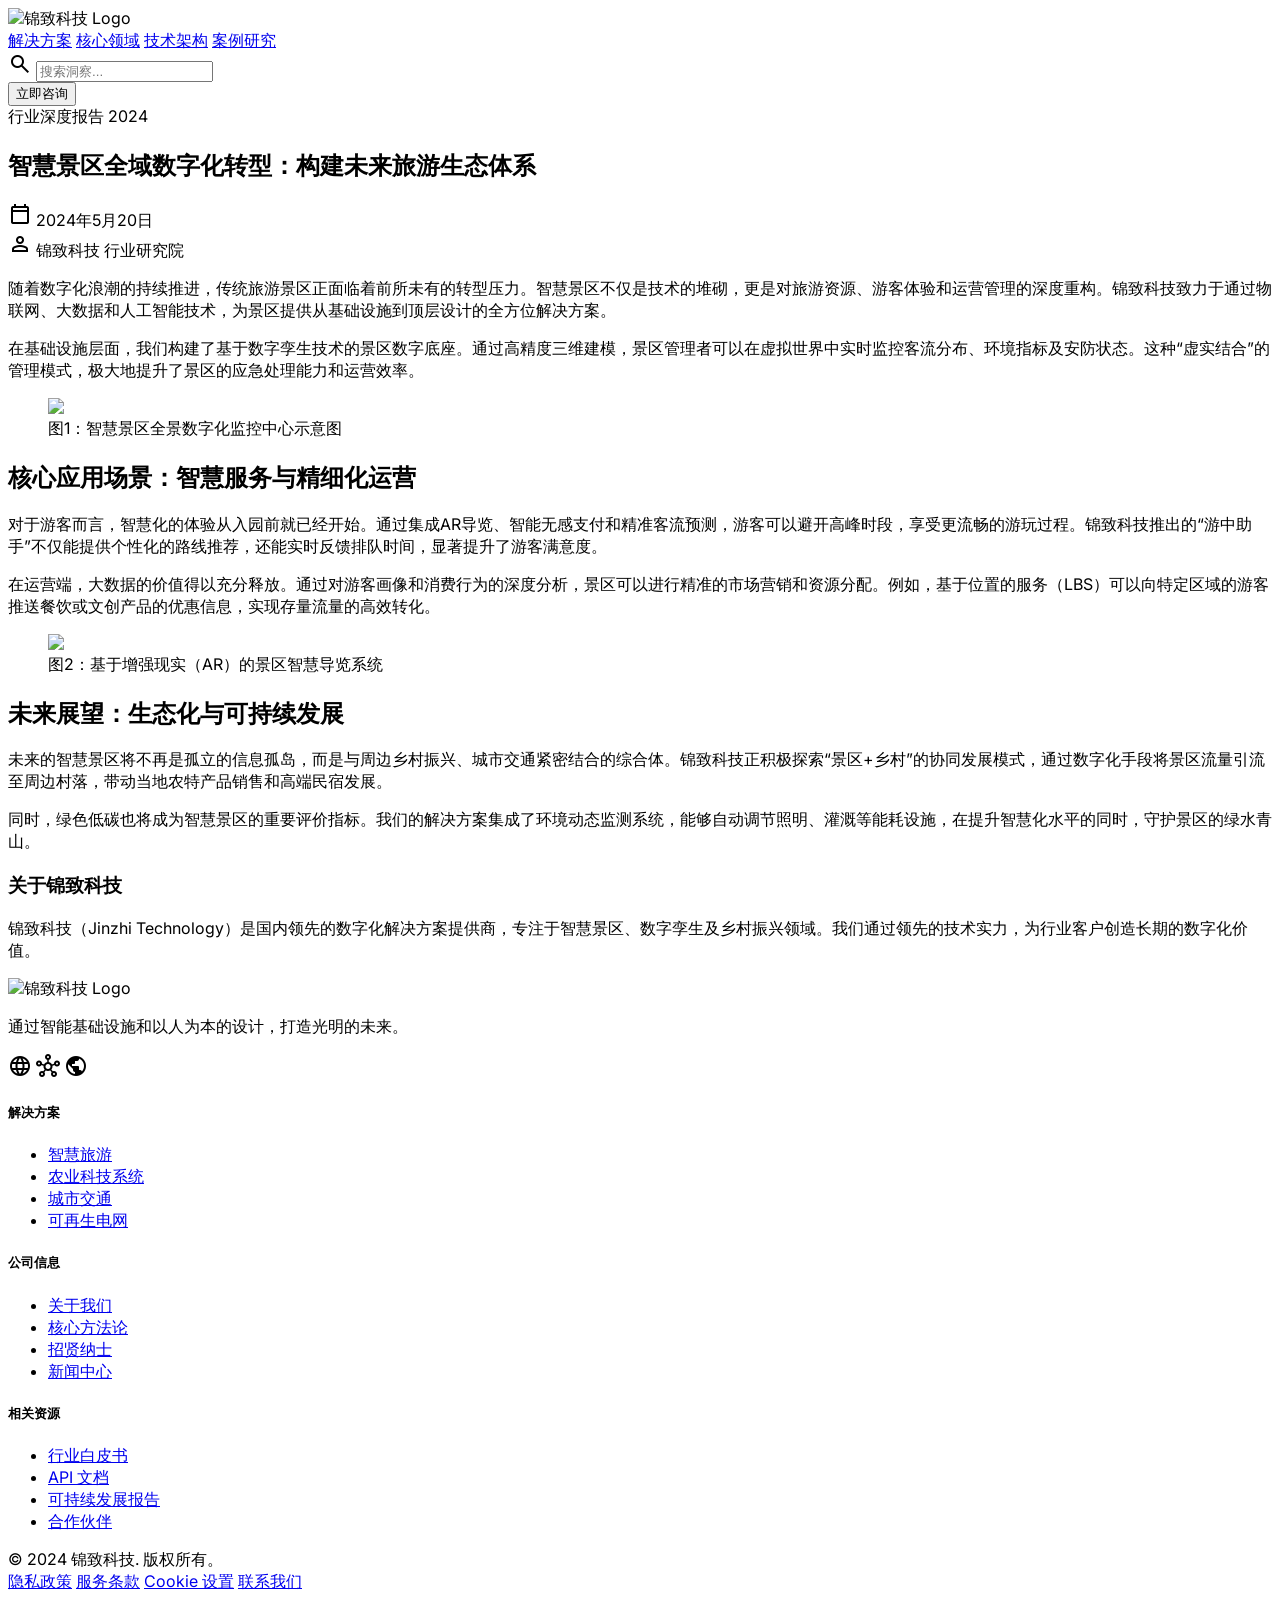
==== commit 65925af1: "Add files via upload" ====
--- a/detail.html
+++ b/detail.html
@@ -1,32 +1,194 @@
 <!DOCTYPE html>
-<html class="light" lang="en">
+<html lang="zh-CN">
 <head>
-  <meta charset="utf-8">
-  <meta name="viewport" content="width=device-width, initial-scale=1.0">
-  <title>Grid Modernization | StruxureAI</title>
-  <link href="https://fonts.googleapis.com/css2?family=Manrope:wght@400;600;700;800&family=Inter:wght@400;500;600&display=swap" rel="stylesheet">
-  <link href="https://fonts.googleapis.com/css2?family=Material+Symbols+Outlined:wght,FILL@100..700,0..1&display=swap" rel="stylesheet">
-  <link rel="stylesheet" href="style.css">
+    <meta charset="utf-8"/>
+    <meta content="width=device-width, initial-scale=1.0" name="viewport"/>
+    <title>智慧景区解决方案 - 锦致科技</title>
+    <!-- 基础样式/依赖引入（保留，保证整体样式） -->
+    <script src="https://cdn.tailwindcss.com?plugins=forms,container-queries"></script>
+    <link href="https://fonts.googleapis.com/css2?family=Manrope:wght@400;600;700;800&amp;family=Inter:wght@400;500;600&amp;display=swap" rel="stylesheet"/>
+    <link href="https://fonts.googleapis.com/css2?family=Material+Symbols+Outlined:wght,FILL@100..700,0..1&amp;display=swap" rel="stylesheet"/>
+    <script id="tailwind-config">
+        tailwind.config = {
+            darkMode: "class",
+            theme: {
+                extend: {
+                    "colors": {
+                        "on-primary-fixed": "#000000",
+                        "on-primary": "#f1f2ff",
+                        "secondary-container": "#dcc9ff",
+                        "error-container": "#fb5151",
+                        "on-tertiary-container": "#661466",
+                        "primary": "#0050d4",
+                        "on-surface-variant": "#595c5e",
+                        "surface-container-highest": "#d9dde0",
+                        "secondary": "#702ae1",
+                        "tertiary-fixed": "#fe9cf4",
+                        "on-surface": "#2c2f31",
+                        "on-secondary-fixed-variant": "#6514d6",
+                        "surface-container-high": "#dfe3e6",
+                        "on-tertiary": "#ffeef8",
+                        "surface-tint": "#0050d4",
+                        "primary-container": "#7b9cff",
+                        "inverse-surface": "#0b0f10",
+                        "tertiary": "#8e3a8a",
+                        "on-tertiary-fixed": "#480049",
+                        "secondary-dim": "#6411d5",
+                        "on-secondary-fixed": "#430097",
+                        "surface-container-lowest": "#ffffff",
+                        "outline-variant": "#abadaf",
+                        "primary-fixed-dim": "#658eff",
+                        "inverse-primary": "#618bff",
+                        "inverse-on-surface": "#9a9d9f",
+                        "outline": "#747779",
+                        "secondary-fixed": "#dcc9ff",
+                        "tertiary-container": "#fe9cf4",
+                        "surface-bright": "#f5f7f9",
+                        "tertiary-fixed-dim": "#ef8fe5",
+                        "on-tertiary-fixed-variant": "#711f6f",
+                        "on-primary-fixed-variant": "#00266e",
+                        "primary-fixed": "#7b9cff",
+                        "on-primary-container": "#001e5a",
+                        "surface-container": "#e5e9eb",
+                        "primary-dim": "#0046bb",
+                        "background": "#f5f7f9",
+                        "tertiary-dim": "#802d7d",
+                        "surface-dim": "#d0d5d8",
+                        "on-background": "#2c2f31",
+                        "secondary-fixed-dim": "#d0b8ff",
+                        "error-dim": "#9f0519",
+                        "surface-variant": "#d9dde0",
+                        "on-secondary-container": "#5b00c7",
+                        "on-secondary": "#f8f0ff",
+                        "error": "#b31b25",
+                        "on-error-container": "#570008",
+                        "on-error": "#ffefee",
+                        "surface": "#f5f7f9",
+                        "surface-container-low": "#eef1f3"
+                    },
+                    "borderRadius": {
+                        "DEFAULT": "0.25rem",
+                        "lg": "0.5rem",
+                        "xl": "0.75rem",
+                        "full": "9999px"
+                    },
+                    "fontFamily": {
+                        "headline": ["Manrope"],
+                        "body": ["Inter"],
+                        "label": ["Inter"]
+                    }
+                },
+            },
+        }
+    </script>
+    <style>
+        body { font-family: 'Inter', sans-serif; }
+        h1, h2, h3, h4 { font-family: 'Manrope', sans-serif; }
+        .material-symbols-outlined {
+            font-variation-settings: 'FILL' 0, 'wght' 400, 'GRAD' 0, 'opsz' 24;
+        }
+        .glass-nav {
+            backdrop-filter: blur(20px);
+            -webkit-backdrop-filter: blur(20px);
+        }
+    </style>
 </head>
-<body>
+<body class="bg-background text-on-surface selection:bg-primary-container selection:text-on-primary-container">
+    <!-- 导航栏占位容器 -->
+    <div id="header-container"></div>
 
-<div id="header"></div>
+    <!-- 核心业务内容（保留原页面main部分） -->
+    <main class="bg-white min-h-screen pt-24">
+        <article class="max-w-4xl mx-auto px-6 py-16 md:py-24">
+            <header class="mb-12">
+                <div class="flex items-center gap-2 text-primary font-semibold mb-4 tracking-wider uppercase text-sm">
+                    <span>行业深度报告</span>
+                    <span class="w-8 h-px bg-primary/30"></span>
+                    <span>2024</span>
+                </div>
+                <h1 class="text-4xl md:text-5xl font-extrabold text-on-surface leading-tight mb-6">
+                    智慧景区全域数字化转型：构建未来旅游生态体系
+                </h1>
+                <div class="flex items-center gap-4 text-outline mb-12">
+                    <div class="flex items-center gap-1.5">
+                        <span class="material-symbols-outlined text-base">calendar_today</span>
+                        <span class="text-sm">2024年5月20日</span>
+                    </div>
+                    <div class="flex items-center gap-1.5">
+                        <span class="material-symbols-outlined text-base">person</span>
+                        <span class="text-sm">锦致科技 行业研究院</span>
+                    </div>
+                </div>
+            </header>
+            <div class="space-y-8 text-on-surface-variant leading-relaxed text-lg">
+                <p>
+                    随着数字化浪潮的持续推进，传统旅游景区正面临着前所未有的转型压力。智慧景区不仅是技术的堆砌，更是对旅游资源、游客体验和运营管理的深度重构。锦致科技致力于通过物联网、大数据和人工智能技术，为景区提供从基础设施到顶层设计的全方位解决方案。
+                </p>
+                <p>
+                    在基础设施层面，我们构建了基于数字孪生技术的景区数字底座。通过高精度三维建模，景区管理者可以在虚拟世界中实时监控客流分布、环境指标及安防状态。这种“虚实结合”的管理模式，极大地提升了景区的应急处理能力和运营效率。
+                </p>
+                <figure class="my-12">
+                    <div class="aspect-video rounded-xl overflow-hidden bg-surface-container shadow-lg">
+                        <img class="w-full h-full object-cover" data-alt="wide cinematic shot of a modern scenic nature park with integrated smart technology digital kiosks and subtle futuristic infrastructure" src="https://lh3.googleusercontent.com/aida-public/[base64]"/>
+                    </div>
+                    <figcaption class="text-center text-sm text-outline mt-4 italic">图1：智慧景区全景数字化监控中心示意图</figcaption>
+                </figure>
+                <h2 class="text-2xl font-bold text-on-surface mt-12 mb-4">核心应用场景：智慧服务与精细化运营</h2>
+                <p>
+                    对于游客而言，智慧化的体验从入园前就已经开始。通过集成AR导览、智能无感支付和精准客流预测，游客可以避开高峰时段，享受更流畅的游玩过程。锦致科技推出的“游中助手”不仅能提供个性化的路线推荐，还能实时反馈排队时间，显著提升了游客满意度。
+                </p>
+                <p>
+                    在运营端，大数据的价值得以充分释放。通过对游客画像和消费行为的深度分析，景区可以进行精准的市场营销和资源分配。例如，基于位置的服务（LBS）可以向特定区域的游客推送餐饮或文创产品的优惠信息，实现存量流量的高效转化。
+                </p>
+                <figure class="my-12">
+                    <div class="aspect-video rounded-xl overflow-hidden bg-surface-container shadow-lg">
+                        <img class="w-full h-full object-cover" data-alt="hand holding a high-end smartphone displaying a complex augmented reality park map with 3D terrain and interactive icons in a lush forest" src="https://lh3.googleusercontent.com/aida-public/[base64]"/>
+                    </div>
+                    <figcaption class="text-center text-sm text-outline mt-4 italic">图2：基于增强现实（AR）的景区智慧导览系统</figcaption>
+                </figure>
+                <h2 class="text-2xl font-bold text-on-surface mt-12 mb-4">未来展望：生态化与可持续发展</h2>
+                <p>
+                    未来的智慧景区将不再是孤立的信息孤岛，而是与周边乡村振兴、城市交通紧密结合的综合体。锦致科技正积极探索“景区+乡村”的协同发展模式，通过数字化手段将景区流量引流至周边村落，带动当地农特产品销售和高端民宿发展。
+                </p>
+                <p>
+                    同时，绿色低碳也将成为智慧景区的重要评价指标。我们的解决方案集成了环境动态监测系统，能够自动调节照明、灌溉等能耗设施，在提升智慧化水平的同时，守护景区的绿水青山。
+                </p>
+                <div class="bg-surface-container-low p-8 rounded-xl mt-16 border-l-4 border-primary">
+                    <h3 class="font-bold text-on-surface mb-2">关于锦致科技</h3>
+                    <p class="text-base">
+                        锦致科技（Jinzhi Technology）是国内领先的数字化解决方案提供商，专注于智慧景区、数字孪生及乡村振兴领域。我们通过领先的技术实力，为行业客户创造长期的数字化价值。
+                    </p>
+                </div>
+            </div>
+        </article>
+    </main>
 
-<main class="pt-24 pb-20 px-8 max-w-3xl mx-auto">
-  <h1 class="text-4xl font-bold mb-6">Grid Modernization</h1>
-  <div class="text-slate-500 mb-10">Intelligent infrastructure for sustainable, resilient energy networks.</div>
-  <div class="prose text-lg text-slate-700">
-    <p>Our Grid Modernization solution delivers AI-driven automation, predictive maintenance, and decentralized load balancing for utility-scale power networks.</p>
-    <p>By integrating IoT sensors, edge computing, and cloud intelligence, we transform legacy grids into self-optimizing ecosystems that reduce downtime, cut operational costs, and support renewable energy integration.</p>
-    <p>Trusted by municipal governments and global energy providers worldwide.</p>
-  </div>
-</main>
+    <!-- 页脚占位容器 -->
+    <div id="footer-container"></div>
 
-<div id="footer"></div>
+    <!-- 引入header和footer的JS逻辑 -->
+    <script>
+        // 加载公共头部
+        fetch('header.html')
+            .then(response => {
+                if (!response.ok) throw new Error('Header加载失败');
+                return response.text();
+            })
+            .then(html => {
+                document.getElementById('header-container').innerHTML = html;
+            })
+            .catch(error => console.error('加载头部出错：', error));
 
-<script>
-  fetch('header.html').then(res => res.text()).then(data => document.getElementById('header').innerHTML = data);
-  fetch('footer.html').then(res => res.text()).then(data => document.getElementById('footer').innerHTML = data);
-</script>
+        // 加载公共底部
+        fetch('footer.html')
+            .then(response => {
+                if (!response.ok) throw new Error('Footer加载失败');
+                return response.text();
+            })
+            .then(html => {
+                document.getElementById('footer-container').innerHTML = html;
+            })
+            .catch(error => console.error('加载底部出错：', error));
+    </script>
 </body>
 </html>
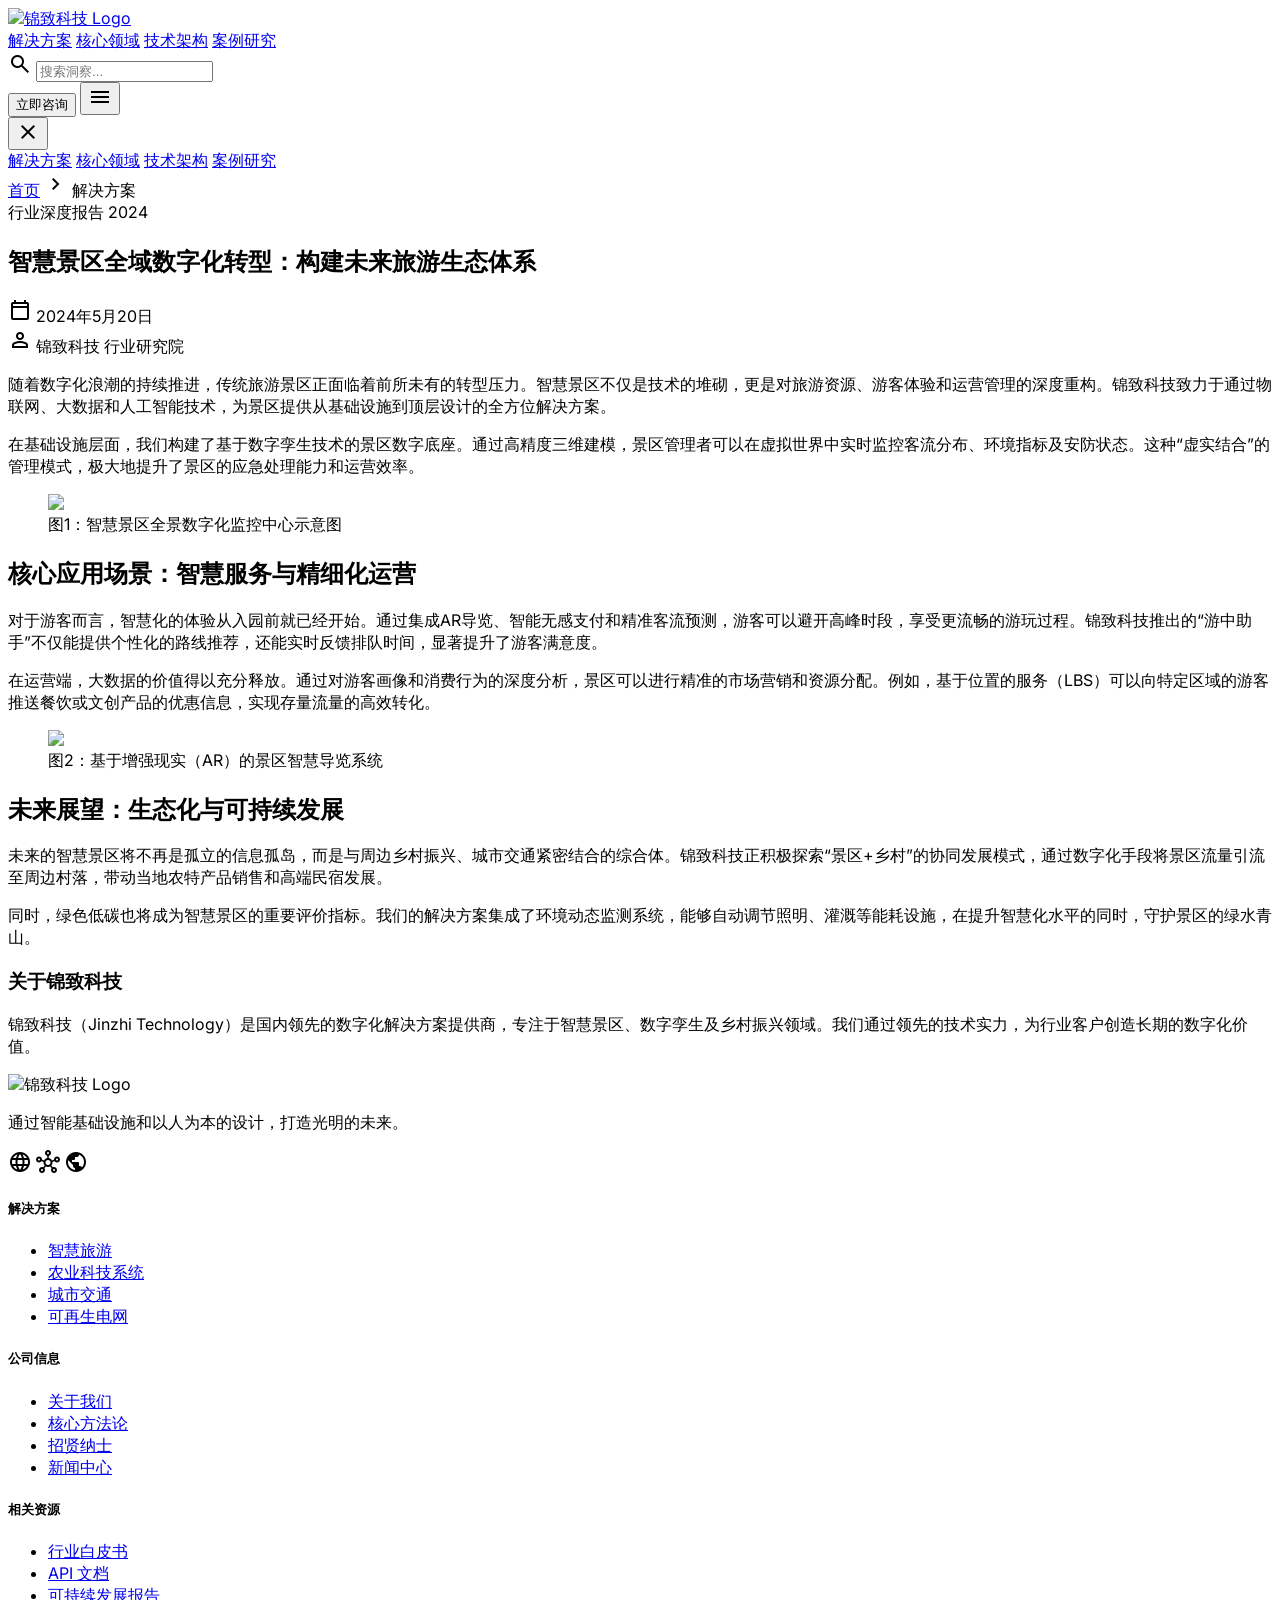
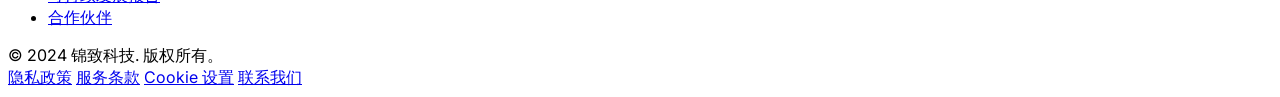
==== commit cfa5ceb9: "Update detail.html" ====
--- a/detail.html
+++ b/detail.html
@@ -99,6 +99,11 @@
 
     <!-- 核心业务内容（保留原页面main部分） -->
     <main class="bg-white min-h-screen pt-24">
+        <nav aria-label="Breadcrumb" class="flex items-center gap-2 text-on-surface-variant text-sm mb-8">
+<a class="hover:text-primary transition-colors" href="index.html">首页</a>
+<span class="material-symbols-outlined text-base">chevron_right</span>
+<span class="text-on-surface font-medium">解决方案</span>
+</nav>
         <article class="max-w-4xl mx-auto px-6 py-16 md:py-24">
             <header class="mb-12">
                 <div class="flex items-center gap-2 text-primary font-semibold mb-4 tracking-wider uppercase text-sm">
@@ -191,4 +196,4 @@
             .catch(error => console.error('加载底部出错：', error));
     </script>
 </body>
-</html>+</html>
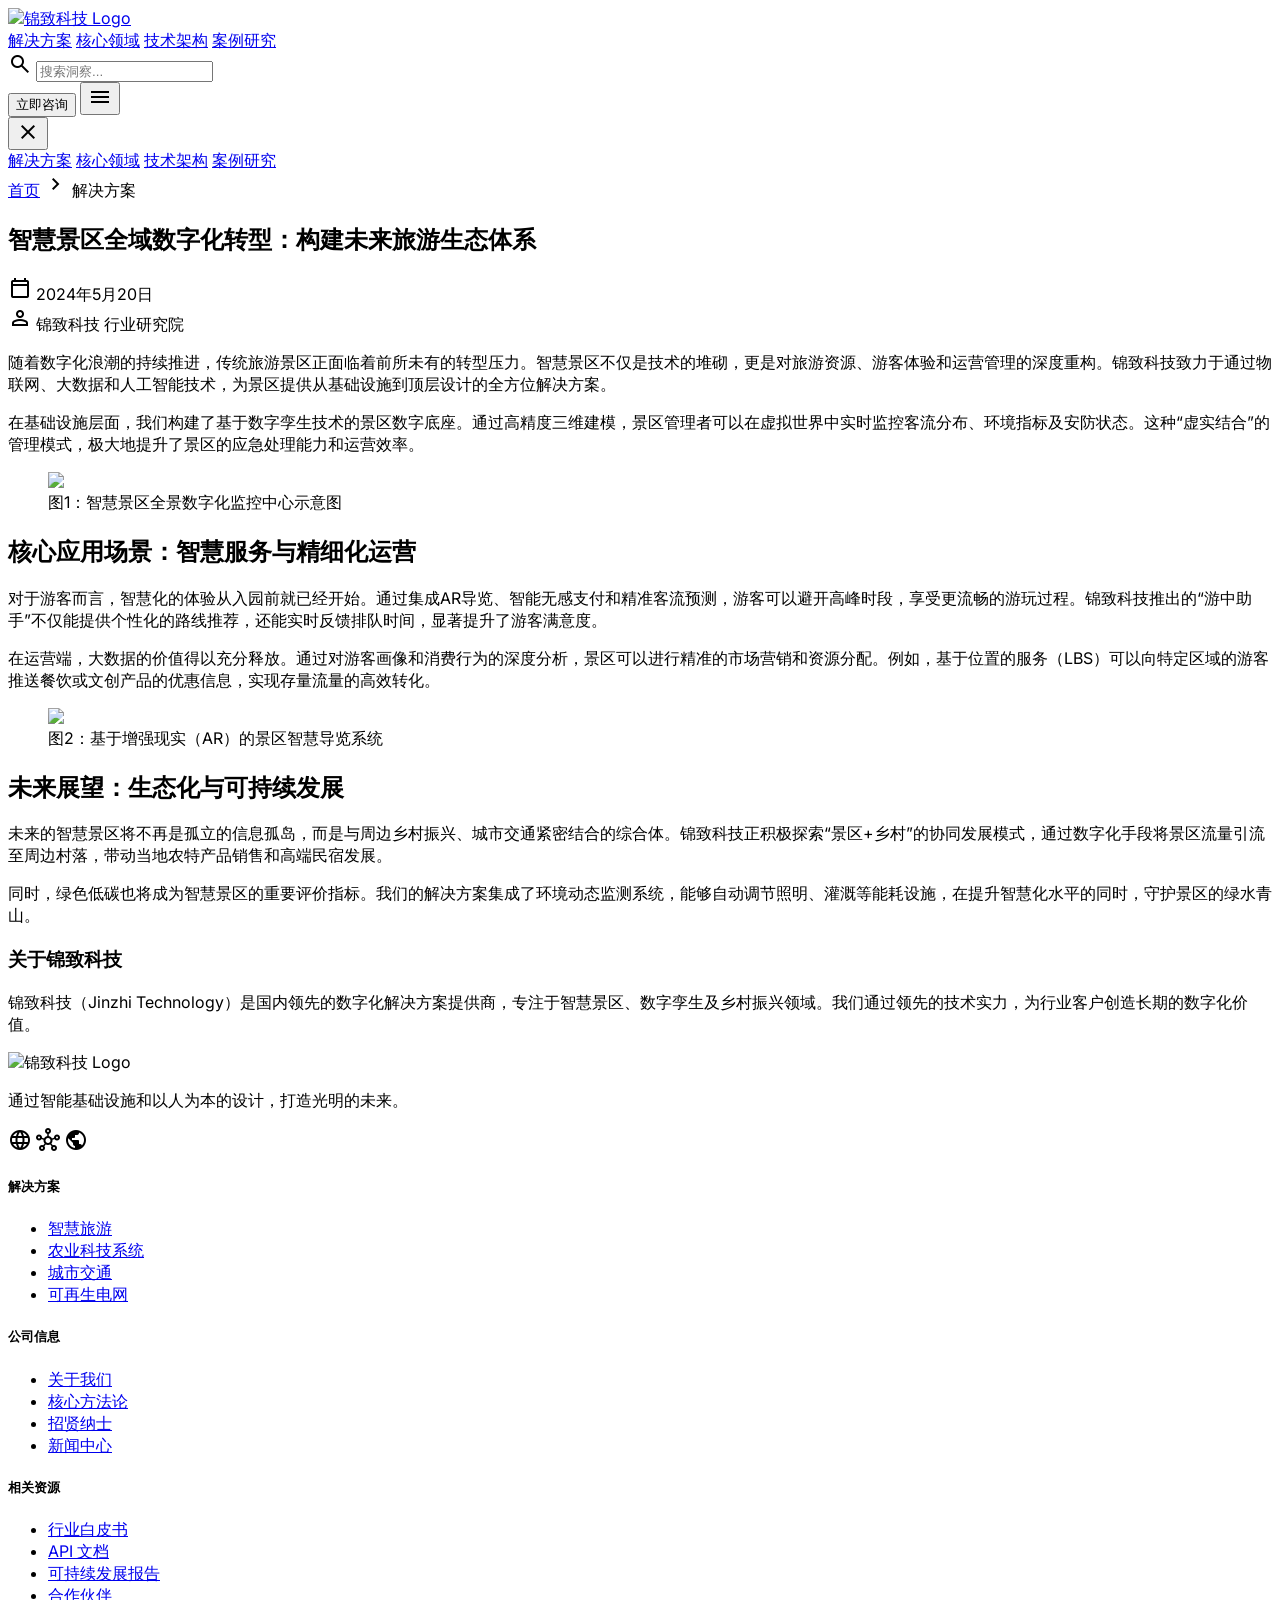
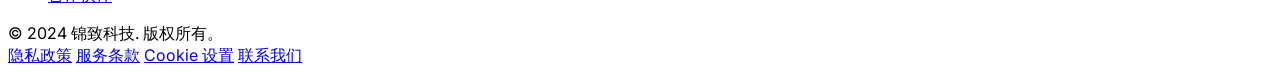
==== commit 13053dde: "Update detail.html" ====
--- a/detail.html
+++ b/detail.html
@@ -99,17 +99,15 @@
 
     <!-- 核心业务内容（保留原页面main部分） -->
     <main class="bg-white min-h-screen pt-24">
-        <nav aria-label="Breadcrumb" class="flex items-center gap-2 text-on-surface-variant text-sm mb-8">
+        
+        <article class="max-w-4xl mx-auto px-6 md:py-24">
+            <header class="mb-12">
+                <div class="flex items-center gap-2 text-primary font-semibold mb-4 tracking-wider uppercase text-sm">
+                    <nav aria-label="Breadcrumb" class="flex items-center gap-2 text-on-surface-variant text-sm mb-8">
 <a class="hover:text-primary transition-colors" href="index.html">首页</a>
 <span class="material-symbols-outlined text-base">chevron_right</span>
 <span class="text-on-surface font-medium">解决方案</span>
 </nav>
-        <article class="max-w-4xl mx-auto px-6 py-16 md:py-24">
-            <header class="mb-12">
-                <div class="flex items-center gap-2 text-primary font-semibold mb-4 tracking-wider uppercase text-sm">
-                    <span>行业深度报告</span>
-                    <span class="w-8 h-px bg-primary/30"></span>
-                    <span>2024</span>
                 </div>
                 <h1 class="text-4xl md:text-5xl font-extrabold text-on-surface leading-tight mb-6">
                     智慧景区全域数字化转型：构建未来旅游生态体系
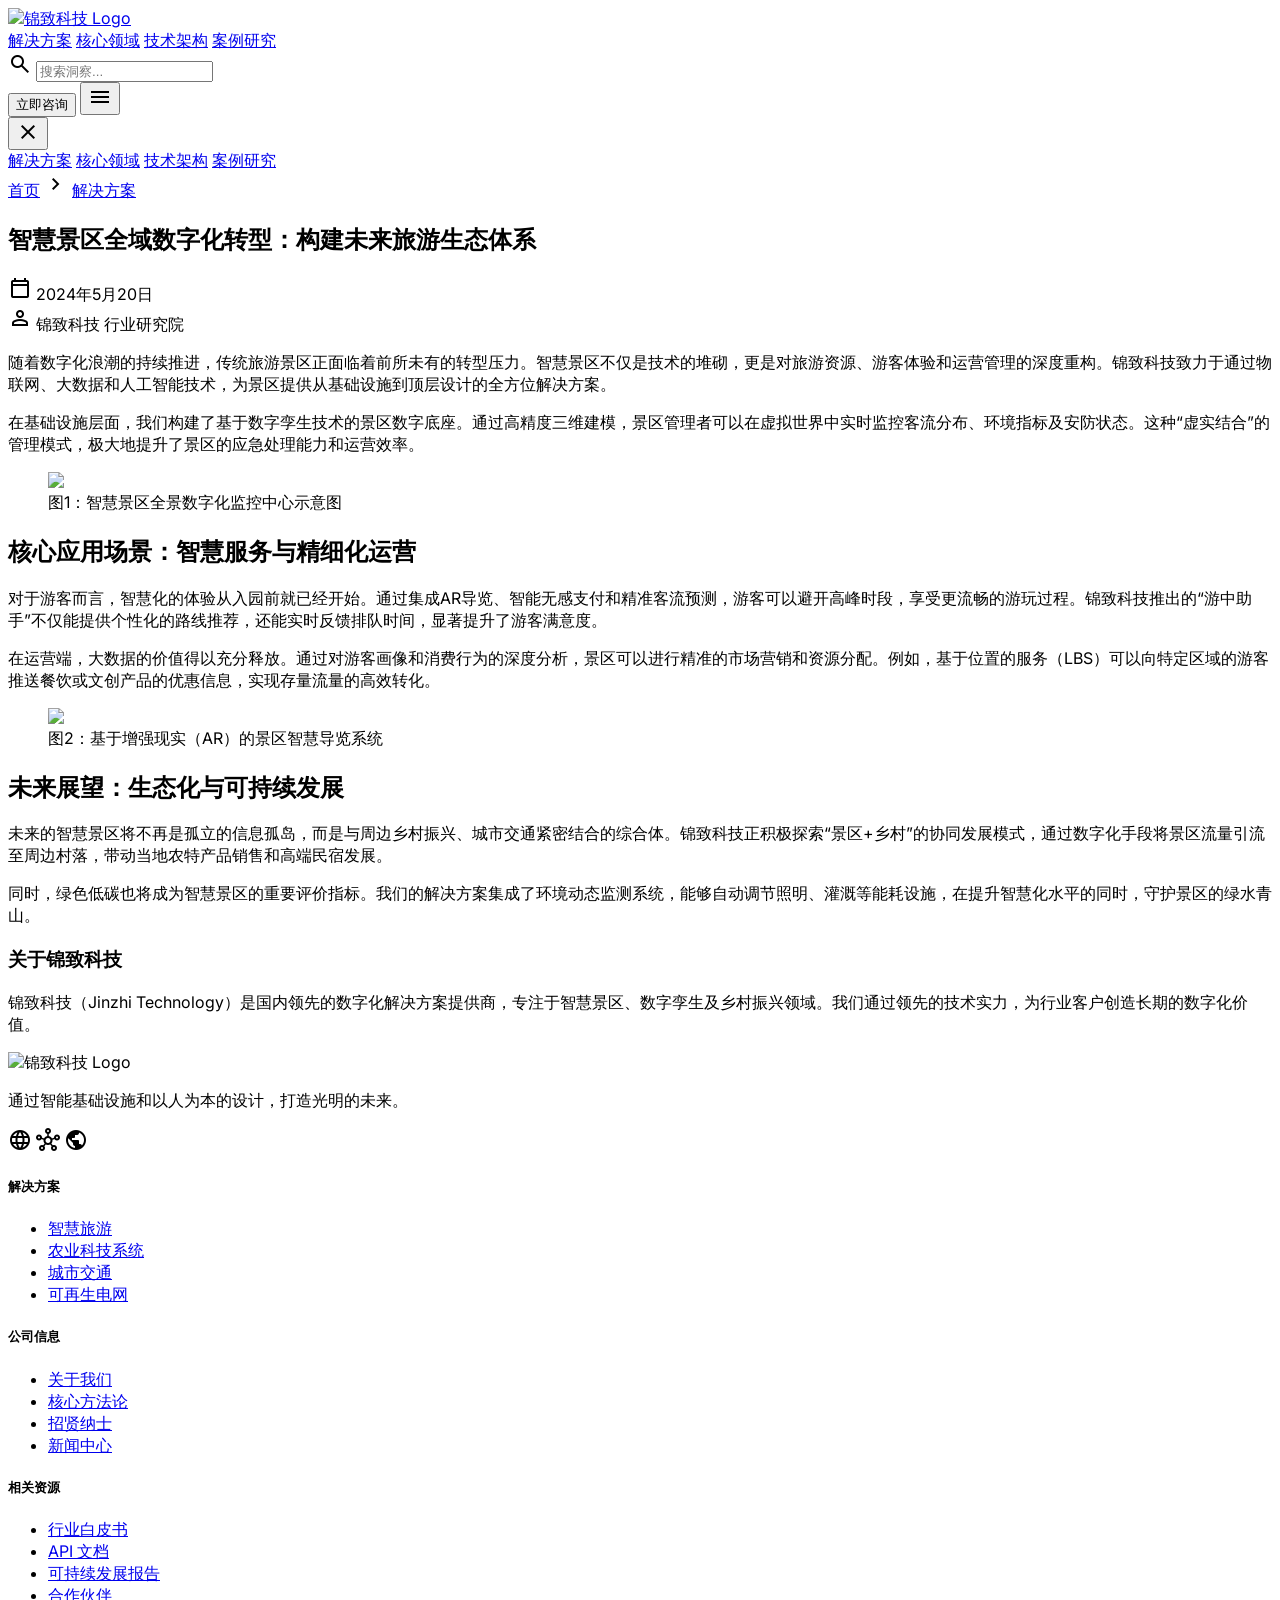
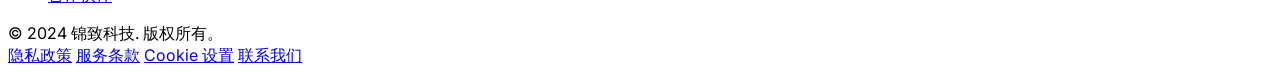
==== commit c2cdb003: "Update detail.html" ====
--- a/detail.html
+++ b/detail.html
@@ -104,9 +104,9 @@
             <header class="mb-12">
                 <div class="flex items-center gap-2 text-primary font-semibold mb-4 tracking-wider uppercase text-sm">
                     <nav aria-label="Breadcrumb" class="flex items-center gap-2 text-on-surface-variant text-sm mb-8">
-<a class="hover:text-primary transition-colors" href="index.html">首页</a>
+<a class="hover:text-primary transition-colors" href="index.html" target="_self">首页</a>
 <span class="material-symbols-outlined text-base">chevron_right</span>
-<span class="text-on-surface font-medium">解决方案</span>
+<a href="list.html" target="_self"><span class="text-on-surface font-medium">解决方案</span></a>
 </nav>
                 </div>
                 <h1 class="text-4xl md:text-5xl font-extrabold text-on-surface leading-tight mb-6">
